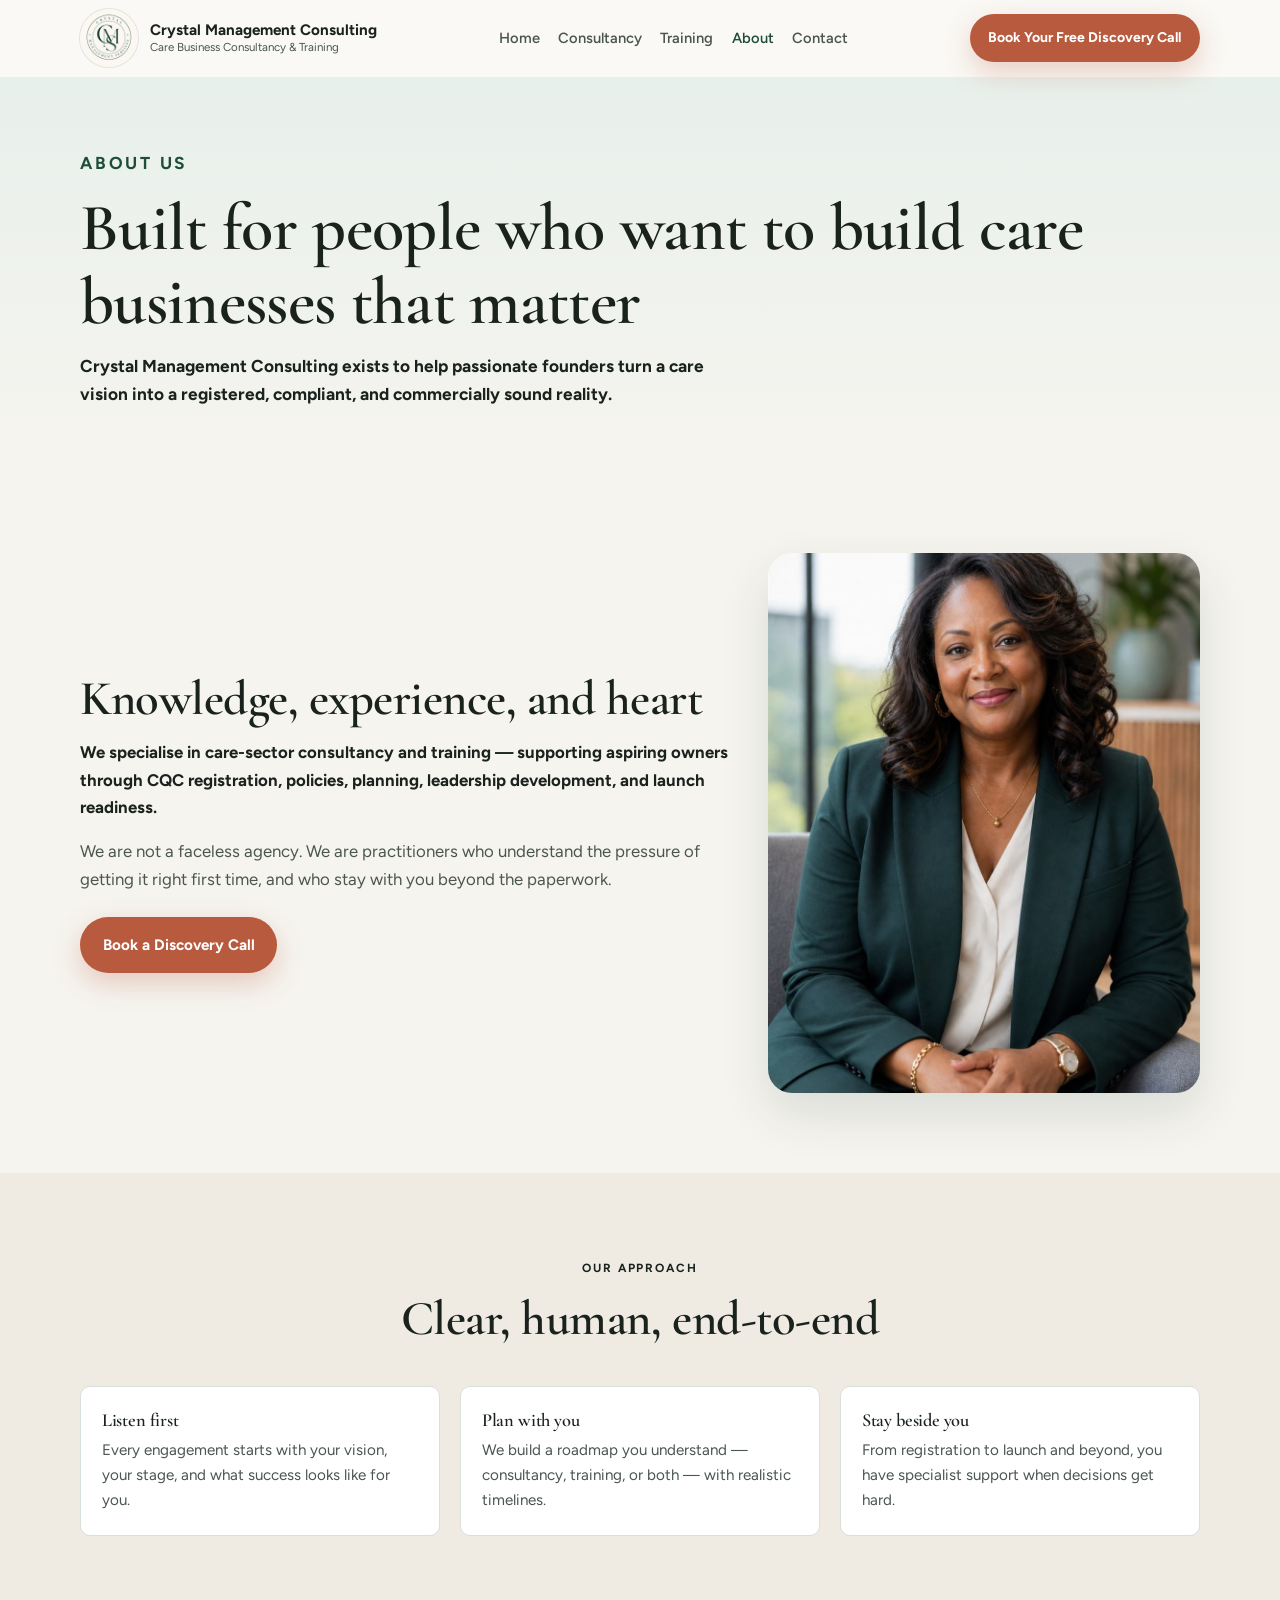
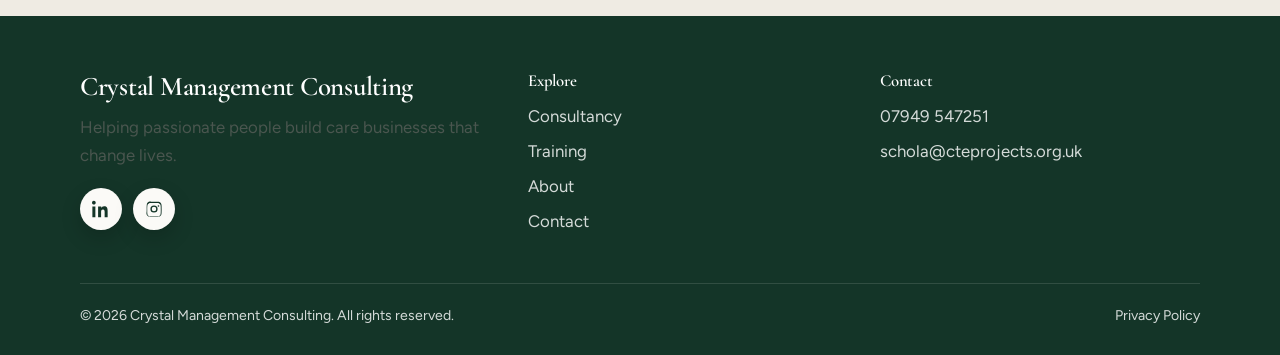
==== about.html @ 3c95de91 "Rename to Crystal Management Consulting and update services caption. Co-authored-by: Cursor <cursora" ====
<!DOCTYPE html>
<html lang="en-GB">
  <head>
    <meta charset="UTF-8" />
    <meta name="viewport" content="width=device-width, initial-scale=1" />
    <title>About | Crystal Management Consulting</title>
    <meta
      name="description"
      content="Crystal Management Consulting helps aspiring care business owners across the UK with consultancy, training, and CQC support."
    />
    <link rel="canonical" href="https://crystalmgmt.co.uk/about.html" />
    <link rel="preconnect" href="https://fonts.googleapis.com" />
    <link rel="preconnect" href="https://fonts.gstatic.com" crossorigin />
    <link
      href="https://fonts.googleapis.com/css2?family=Cormorant+Garamond:ital,wght@0,500;0,600;0,700;1,500;1,600&family=Figtree:wght@400;500;600;700&display=swap"
      rel="stylesheet"
    />
    <link rel="stylesheet" href="css/styles.css" />
    <link rel="icon" href="assets/logo/cms-logo-monogram.png?v=2" type="image/png" />
  </head>
  <body class="has-mobile-cta">
    <header class="site-header">
      <div class="container nav-wrap">
        <a class="logo" href="index.html">
          <img class="logo-mark" src="assets/logo/cms-logo-monogram.png?v=2" alt="" width="52" height="52" />
          <span class="logo-text">
            <strong>Crystal Management Consulting</strong>
            <span>Care Business Consultancy &amp; Training</span>
          </span>
        </a>
        <button class="menu-toggle" type="button" aria-label="Open menu" aria-expanded="false">
          <span></span><span></span><span></span>
        </button>
        <ul class="nav-links">
          <li><a href="index.html">Home</a></li>
          <li><a href="consultancy.html">Consultancy</a></li>
          <li><a href="training.html">Training</a></li>
          <li><a class="is-active" href="about.html">About</a></li>
          <li><a href="contact.html">Contact</a></li>
        </ul>
        <a class="btn btn-primary btn-sm nav-cta" href="contact.html#book">Book Your Free Discovery Call</a>
      </div>
    </header>

    <main>
      <section class="page-hero">
        <div class="container reveal">
          <p class="eyebrow">About us</p>
          <h1>Built for people who want to build care businesses that matter</h1>
          <p>
            Crystal Management Consulting exists to help passionate founders turn a care vision into a registered,
            compliant, and commercially sound reality.
          </p>
        </div>
      </section>

      <section class="section">
        <div class="container about-strip reveal">
          <div>
            <h2>Knowledge, experience, and heart</h2>
            <p>
              We specialise in care-sector consultancy and training — supporting aspiring owners through CQC
              registration, policies, planning, leadership development, and launch readiness.
            </p>
            <p>
              We are not a faceless agency. We are practitioners who understand the pressure of getting it right
              first time, and who stay with you beyond the paperwork.
            </p>
            <div class="btn-group">
              <a class="btn btn-primary" href="contact.html#book">Book a Discovery Call</a>
            </div>
          </div>
          <img
            src="assets/images/cms-about.jpg?v=1"
            alt="Crystal Management advisor"
          />
        </div>
      </section>

      <section class="section section-muted">
        <div class="container">
          <div class="section-head center reveal">
            <p class="eyebrow">Our approach</p>
            <h2>Clear, human, end-to-end</h2>
          </div>
          <div class="why-grid">
            <div class="why-item reveal">
              <h3>Listen first</h3>
              <p>Every engagement starts with your vision, your stage, and what success looks like for you.</p>
            </div>
            <div class="why-item reveal">
              <h3>Plan with you</h3>
              <p>We build a roadmap you understand — consultancy, training, or both — with realistic timelines.</p>
            </div>
            <div class="why-item reveal">
              <h3>Stay beside you</h3>
              <p>From registration to launch and beyond, you have specialist support when decisions get hard.</p>
            </div>
          </div>
        </div>
      </section>
    </main>

    <footer class="site-footer">
      <div class="container">
        <div class="footer-grid">
          <div>
            <h3>Crystal Management Consulting</h3>
            <p>Helping passionate people build care businesses that change lives.</p>
            <!-- Replace # with live LinkedIn / Instagram profile URLs when CEO provides them -->
            <div class="social-links">
              <a
                class="social-link"
                href="#"
                aria-label="Crystal Management Consulting on LinkedIn"
                title="LinkedIn"
              >
                <svg viewBox="0 0 24 24" aria-hidden="true">
                  <path
                    d="M4.98 3.5C4.98 4.88 3.86 6 2.5 6S0 4.88 0 3.5 1.12 1 2.5 1s2.48 1.12 2.48 2.5zM.5 8.5h4V23h-4V8.5zM8.5 8.5h3.8v2h.05c.53-1 1.82-2.05 3.75-2.05 4.01 0 4.75 2.64 4.75 6.07V23h-4v-6.6c0-1.57-.03-3.59-2.19-3.59-2.19 0-2.53 1.71-2.53 3.48V23h-4V8.5z"
                  />
                </svg>
              </a>
              <a
                class="social-link"
                href="#"
                aria-label="Crystal Management Consulting on Instagram"
                title="Instagram"
              >
                <svg viewBox="0 0 24 24" aria-hidden="true">
                  <path
                    d="M12 2.2c3.2 0 3.6 0 4.9.1 1.2.1 1.9.2 2.3.4.6.2 1 .5 1.5 1 .4.4.7.9 1 1.5.2.4.4 1.1.4 2.3.1 1.3.1 1.7.1 4.9s0 3.6-.1 4.9c-.1 1.2-.2 1.9-.4 2.3-.2.6-.5 1-1 1.5-.4.4-.9.7-1.5 1-.4.2-1.1.4-2.3.4-1.3.1-1.7.1-4.9.1s-3.6 0-4.9-.1c-1.2-.1-1.9-.2-2.3-.4-.6-.2-1-.5-1.5-1-.4-.4-.7-.9-1-1.5-.2-.4-.4-1.1-.4-2.3C2.2 15.6 2.2 15.2 2.2 12s0-3.6.1-4.9c.1-1.2.2-1.9.4-2.3.2-.6.5-1 1-1.5.4-.4.9-.7 1.5-1 .4-.2 1.1-.4 2.3-.4C8.4 2.2 8.8 2.2 12 2.2zm0 1.8c-3.2 0-3.5 0-4.8.1-1 .1-1.6.2-1.9.4-.5.2-.8.4-1.1.7-.3.3-.5.6-.7 1.1-.2.3-.3.9-.4 1.9-.1 1.2-.1 1.6-.1 4.8s0 3.5.1 4.8c.1 1 .2 1.6.4 1.9.2.5.4.8.7 1.1.3.3.6.5 1.1.7.3.2.9.3 1.9.4 1.2.1 1.6.1 4.8.1s3.5 0 4.8-.1c1-.1 1.6-.2 1.9-.4.5-.2.8-.4 1.1-.7.3-.3.5-.6.7-1.1.2-.3.3-.9.4-1.9.1-1.2.1-1.6.1-4.8s0-3.5-.1-4.8c-.1-1-.2-1.6-.4-1.9-.2-.5-.4-.8-.7-1.1-.3-.3-.6-.5-1.1-.7-.3-.2-.9-.3-1.9-.4-1.3-.1-1.6-.1-4.8-.1zm0 3.2a4.8 4.8 0 1 1 0 9.6 4.8 4.8 0 0 1 0-9.6zm0 1.8a3 3 0 1 0 0 6 3 3 0 0 0 0-6zm5.9-2.1a1.1 1.1 0 1 1 0 2.2 1.1 1.1 0 0 1 0-2.2z"
                  />
                </svg>
              </a>
            </div>
          </div>
          <div>
            <h4>Explore</h4>
            <ul class="footer-links">
              <li><a href="consultancy.html">Consultancy</a></li>
              <li><a href="training.html">Training</a></li>
              <li><a href="about.html">About</a></li>
              <li><a href="contact.html">Contact</a></li>
            </ul>
          </div>
          <div>
            <h4>Contact</h4>
            <ul class="footer-links">
              <li><a href="tel:+447949547251">07949 547251</a></li>
              <li><a href="mailto:schola@cteprojects.org.uk">schola@cteprojects.org.uk</a></li>
            </ul>
          </div>
        </div>
        <div class="footer-bottom">
          <span>© <span data-year></span> Crystal Management Consulting. All rights reserved.</span>
          <a href="privacy.html">Privacy Policy</a>
        </div>
      </div>
    </footer>

    <div class="mobile-cta">
      <a class="btn btn-primary" href="contact.html#book">Book Your Free Discovery Call</a>
    </div>
    <script src="js/main.js"></script>
  </body>
</html>
---- css/styles.css ----
/* Crystal Management Consulting — design system */
:root {
  --forest: #1e4d3a;
  --forest-deep: #143528;
  --forest-soft: #e8f0eb;
  --accent: #b85a3d;
  --accent-hover: #9a4a32;
  --ink: #1a221e;
  --ink-soft: #4a564f;
  --line: #d8e0da;
  --bg: #f6f4ef;
  --bg-warm: #efebe3;
  --white: #ffffff;
  --shadow: 0 18px 50px rgba(20, 53, 40, 0.12);
  --radius: 18px;
  --radius-sm: 10px;
  --max: 1120px;
  --font-display: "Cormorant Garamond", "Times New Roman", serif;
  --font-body: "Figtree", system-ui, sans-serif;
  --ease: cubic-bezier(0.22, 1, 0.36, 1);
}

*,
*::before,
*::after {
  box-sizing: border-box;
}

html {
  scroll-behavior: smooth;
}

body {
  margin: 0;
  font-family: var(--font-body);
  color: var(--ink);
  background: var(--bg);
  line-height: 1.65;
  font-size: 1.05rem;
  -webkit-font-smoothing: antialiased;
}

img {
  max-width: 100%;
  display: block;
  height: auto;
}

a {
  color: inherit;
  text-decoration: none;
}

h1, h2, h3, h4 {
  font-family: var(--font-display);
  font-weight: 600;
  line-height: 1.12;
  letter-spacing: -0.01em;
  margin: 0 0 0.75rem;
  color: var(--ink);
}

h1 { font-size: clamp(2.75rem, 5.4vw, 4.15rem); font-weight: 600; }
h2 { font-size: clamp(2.1rem, 3.8vw, 3.05rem); }
h3 { font-size: clamp(1.35rem, 2.1vw, 1.7rem); font-weight: 600; }

p { margin: 0 0 1rem; color: var(--ink-soft); }

.container {
  width: min(100% - 2.5rem, var(--max));
  margin-inline: auto;
}

.eyebrow {
  display: inline-block;
  font-family: var(--font-body);
  font-size: 0.74rem;
  font-weight: 700;
  letter-spacing: 0.16em;
  text-transform: uppercase;
  color: var(--forest);
  margin-bottom: 0.85rem;
}

/* Header */
.site-header {
  position: sticky;
  top: 0;
  z-index: 100;
  background: rgba(251, 250, 247, 0.82);
  backdrop-filter: blur(16px);
  border-bottom: 1px solid transparent;
  transition: border-color 0.3s var(--ease), box-shadow 0.3s var(--ease);
}

.site-header.is-scrolled {
  border-bottom-color: var(--line);
  box-shadow: 0 8px 30px rgba(20, 53, 40, 0.06);
}

.nav-wrap {
  display: flex;
  align-items: center;
  justify-content: space-between;
  gap: 1rem;
  min-height: 76px;
}

.logo {
  display: flex;
  align-items: center;
  gap: 0.75rem;
  min-width: 0;
}

.logo-mark {
  width: 58px;
  height: 58px;
  border-radius: 50%;
  object-fit: contain;
  flex-shrink: 0;
  background: #f3f0ea;
  box-shadow: 0 0 0 1px rgba(30, 77, 58, 0.12);
}

.logo-text strong {
  display: block;
  font-size: 0.95rem;
  font-weight: 700;
  color: var(--ink);
  line-height: 1.2;
}

.logo-text span {
  display: block;
  font-size: 0.72rem;
  color: var(--ink-soft);
  line-height: 1.3;
}

.nav-links {
  display: flex;
  align-items: center;
  gap: 0.35rem 1.15rem;
  list-style: none;
  margin: 0;
  padding: 0;
}

.nav-links a {
  font-size: 0.92rem;
  font-weight: 560;
  color: var(--ink-soft);
  transition: color 0.2s;
}

.nav-links a.is-active {
  color: var(--forest);
}

.nav-cta {
  flex-shrink: 0;
}

.menu-toggle {
  display: none;
  border: 0;
  background: transparent;
  padding: 0.4rem;
  cursor: pointer;
}

.menu-toggle span {
  display: block;
  width: 22px;
  height: 2px;
  background: var(--ink);
  margin: 5px 0;
  transition: 0.25s var(--ease);
}

/* Buttons */
.btn {
  display: inline-flex;
  align-items: center;
  justify-content: center;
  gap: 0.45rem;
  padding: 0.9rem 1.35rem;
  border-radius: 999px;
  font-family: var(--font-body);
  font-size: 0.95rem;
  font-weight: 700;
  border: 1.5px solid transparent;
  cursor: pointer;
  transition: transform 0.2s var(--ease), background 0.2s, color 0.2s, border-color 0.2s, box-shadow 0.2s;
}

.btn:active { opacity: 0.9; }

.btn-primary {
  background: var(--accent);
  color: var(--white);
  box-shadow: 0 10px 28px rgba(184, 90, 61, 0.28);
}

.btn-primary:hover {
  background: var(--accent);
  color: var(--white);
}

.btn-secondary {
  background: transparent;
  color: var(--forest);
  border-color: var(--forest);
}

.btn-secondary:hover {
  background: transparent;
  color: var(--forest);
}

.btn-light {
  background: var(--white);
  color: var(--forest-deep);
}

.btn-light:hover {
  background: var(--white);
  color: var(--forest-deep);
}

.btn-sm {
  padding: 0.7rem 1.1rem;
  font-size: 0.88rem;
}

.btn-group {
  display: flex;
  flex-wrap: wrap;
  gap: 0.75rem;
  margin-top: 1.5rem;
}

/* Hero — cinematic full-bleed with light sage-cream veil */
.hero {
  position: relative;
  min-height: calc(100svh - 76px);
  height: calc(100svh - 76px);
  max-height: calc(100svh - 76px);
  display: grid;
  grid-template-rows: 1fr auto;
  align-items: stretch;
  overflow: hidden;
  color: var(--ink);
  background: var(--bg);
  isolation: isolate;
}

.hero-bg {
  position: absolute;
  inset: 0;
  z-index: 0;
  overflow: hidden;
  transform: translate3d(var(--hx, 0), var(--hy, 0), 0);
  transition: transform 0.45s var(--ease);
  will-change: transform;
}

.hero-bg-img {
  width: 100%;
  height: 100%;
  object-fit: cover;
  object-position: center 28%;
  transform: scale(1.06);
  animation: heroKen 20s ease-in-out infinite alternate;
  will-change: transform;
}

.hero-bg-overlay {
  position: absolute;
  inset: 0;
  /* Soft cream + sage mist — light, complements forest green */
  background:
    linear-gradient(
      105deg,
      rgba(251, 250, 247, 0.96) 0%,
      rgba(246, 244, 239, 0.9) 36%,
      rgba(232, 240, 235, 0.58) 62%,
      rgba(232, 240, 235, 0.2) 100%
    ),
    linear-gradient(
      180deg,
      rgba(251, 250, 247, 0.28) 0%,
      transparent 42%,
      rgba(239, 235, 227, 0.45) 100%
    );
  pointer-events: none;
}

.hero-stage {
  position: relative;
  z-index: 1;
  display: flex;
  align-items: center;
  padding-block: clamp(1.5rem, 4vh, 3rem);
  min-height: 0;
}

.hero-content {
  position: relative;
  z-index: 2;
  max-width: 38rem;
  padding: 0;
}

.hero-eyebrow {
  display: inline-block;
  margin: 0 0 1rem;
  font-family: var(--font-body);
  font-size: 0.78rem;
  font-weight: 700;
  letter-spacing: 0.18em;
  text-transform: uppercase;
  color: var(--forest);
}

.hero h1 {
  color: var(--ink);
  margin-bottom: 0.95rem;
  text-wrap: balance;
  font-size: clamp(2.7rem, 5.4vw, 4.1rem);
  line-height: 1.05;
}

.hero-script {
  display: block;
  margin-top: 0.15rem;
  font-family: var(--font-display);
  font-style: italic;
  font-weight: 600;
  font-size: 0.78em;
  letter-spacing: 0;
  color: var(--accent);
}

.hero-lead {
  color: var(--ink-soft);
  font-family: var(--font-body);
  font-size: clamp(1.05rem, 1.7vw, 1.2rem);
  font-style: normal;
  font-weight: 700;
  max-width: 32rem;
  margin: 0;
  line-height: 1.55;
}

.hero .btn-group {
  margin-top: 1.75rem;
}

.btn-hero-primary {
  background: var(--accent);
  color: var(--white);
  box-shadow: 0 10px 28px rgba(184, 90, 61, 0.28);
}

.btn-hero-primary:hover {
  background: var(--accent);
  color: var(--white);
}

.btn-hero-ghost {
  background: rgba(251, 250, 247, 0.55);
  color: var(--forest);
  border-color: rgba(30, 77, 58, 0.35);
  backdrop-filter: blur(6px);
}

.btn-hero-ghost:hover {
  background: rgba(251, 250, 247, 0.55);
  color: var(--forest);
  border-color: rgba(30, 77, 58, 0.35);
}

.hero-proof {
  display: flex;
  align-items: center;
  gap: 0.9rem;
  margin-top: 1.75rem;
  flex-wrap: wrap;
}

.hero-avatars {
  display: flex;
  align-items: center;
}

.hero-avatars img {
  width: 38px;
  height: 38px;
  border-radius: 50%;
  object-fit: cover;
  border: 2px solid #fbfaf7;
  margin-left: -10px;
  box-shadow: 0 6px 16px rgba(20, 53, 40, 0.14);
}

.hero-avatars img:first-child {
  margin-left: 0;
}

.hero-proof-copy {
  display: flex;
  flex-direction: column;
  gap: 0.12rem;
  min-width: 0;
}

.hero-proof-copy strong {
  color: var(--ink);
  font-size: 0.92rem;
  font-weight: 700;
  line-height: 1.25;
}

.hero-proof-copy span {
  color: var(--ink-soft);
  font-size: 0.82rem;
  line-height: 1.3;
}

.trust-marquee {
  position: relative;
  z-index: 2;
  overflow: hidden;
  border-top: 1px solid rgba(30, 77, 58, 0.12);
  background: rgba(251, 250, 247, 0.78);
  backdrop-filter: blur(12px);
  -webkit-backdrop-filter: blur(12px);
}

.trust-marquee-track {
  display: flex;
  width: max-content;
  gap: 2.25rem;
  padding: 0.85rem 1.5rem;
  animation: trustMarquee 32s linear infinite;
}

.trust-marquee-track span {
  display: inline-flex;
  align-items: center;
  gap: 0.55rem;
  white-space: nowrap;
  font-size: 0.78rem;
  font-weight: 650;
  letter-spacing: 0.04em;
  text-transform: uppercase;
  color: var(--forest);
}

.trust-marquee-track i {
  width: 7px;
  height: 7px;
  border-radius: 50%;
  background: var(--accent);
  box-shadow: 0 0 0 3px rgba(184, 90, 61, 0.18);
  flex-shrink: 0;
}

@keyframes heroKen {
  from { transform: scale(1.06) translate(0, 0); }
  to { transform: scale(1.12) translate(-1.4%, 1.1%); }
}

@keyframes trustMarquee {
  from { transform: translateX(0); }
  to { transform: translateX(-50%); }
}

@media (prefers-reduced-motion: reduce) {
  .hero-bg-img {
    animation: none;
  }

  .hero-bg {
    transition: none;
  }

  .trust-marquee-track {
    animation: none;
  }
}

@media (max-width: 960px) {
  .hero {
    height: auto;
    max-height: none;
    min-height: calc(100svh - 64px);
  }

  .hero-stage {
    align-items: flex-end;
    padding: 1.35rem 0 1.5rem;
  }

  .hero-content {
    max-width: none;
  }

  .hero h1 {
    font-size: clamp(2.2rem, 9vw, 2.75rem);
    margin-bottom: 0.7rem;
  }

  .hero-script {
    font-size: 0.82em;
  }

  .hero-lead {
    font-size: 1.05rem;
    max-width: 26rem;
  }

  .hero .btn-group {
    margin-top: 1.35rem;
  }

  .btn-hero-primary {
    width: 100%;
  }

  .btn-hero-ghost {
    width: 100%;
  }

  .hero-proof {
    margin-top: 1.35rem;
  }

  .trust-marquee-track {
    gap: 1.6rem;
    padding: 0.75rem 1rem;
  }

  .logo-text span {
    display: none;
  }

  .logo-text strong {
    font-size: 0.9rem;
  }

  .logo-mark {
    width: 44px;
    height: 44px;
  }
}

/* Sections */
.section {
  padding: 5rem 0;
}

.section-head {
  max-width: 640px;
  margin-bottom: 2.5rem;
}

.section-head.center {
  text-align: center;
  margin-inline: auto;
}

.section-head-wide {
  max-width: 52rem;
}

.section-caption {
  font-family: var(--font-display);
  font-style: italic;
  font-weight: 600;
  font-size: clamp(1.65rem, 3.2vw, 2.35rem);
  line-height: 1.28;
  text-wrap: balance;
  max-width: 40rem;
  margin-inline: auto;
}

.section-head > p,
.page-hero .container > p:not(.eyebrow),
.about-strip > div > h2 + p,
.cta-band .container > p:not(.cta-meta) {
  font-weight: 700;
  color: var(--ink);
}

.cta-band .container > p:not(.cta-meta) {
  color: rgba(255, 255, 255, 0.95);
}

.why-heading {
  max-width: 22rem;
  margin-inline: auto;
  line-height: 1.08;
}

.why-heading em {
  display: block;
  margin-top: 0.2rem;
  font-style: italic;
  font-weight: 600;
  color: var(--accent);
  font-size: clamp(1.85rem, 3.4vw, 2.55rem);
}

.section-muted {
  background: var(--bg-warm);
}

.section-forest {
  background: var(--forest-deep);
  color: var(--white);
}

.section-forest h2,
.section-forest h3 {
  color: var(--white);
}

.section-forest p {
  color: rgba(255, 255, 255, 0.82);
}

/* About strip */
.about-strip {
  display: grid;
  grid-template-columns: 1.2fr 0.8fr;
  gap: 2.5rem;
  align-items: center;
}

.about-strip img {
  width: 100%;
  border-radius: 24px;
  box-shadow: 0 20px 50px rgba(20, 53, 40, 0.12);
  aspect-ratio: 4 / 5;
  object-fit: cover;
}

/* Service cards */
.services-grid {
  display: grid;
  grid-template-columns: repeat(2, 1fr);
  gap: 1.5rem;
}

.service-card {
  background: var(--white);
  border-radius: 24px;
  overflow: hidden;
  border: 1px solid rgba(216, 224, 218, 0.8);
  box-shadow: 0 14px 40px rgba(20, 53, 40, 0.07);
  display: flex;
  flex-direction: column;
  transition: transform 0.3s var(--ease), box-shadow 0.3s var(--ease);
}

.service-card:hover {
  transform: translateY(-4px);
  box-shadow: var(--shadow);
}

.service-card-media {
  aspect-ratio: 16 / 10;
  overflow: hidden;
}

.service-card-media img {
  width: 100%;
  height: 100%;
  object-fit: cover;
  transition: transform 0.6s var(--ease);
}

.service-card:hover .service-card-media img {
  transform: scale(1.04);
}

.service-card-body {
  padding: 1.6rem 1.6rem 1.8rem;
  display: flex;
  flex-direction: column;
  flex: 1;
}

.service-card .tagline {
  color: var(--accent);
  font-family: var(--font-display);
  font-style: italic;
  font-weight: 700;
  font-size: 1.15rem;
  margin-bottom: 0.65rem;
}

.feature-list {
  list-style: none;
  margin: 0.5rem 0 1.4rem;
  padding: 0;
  flex: 1;
}

.feature-list li {
  position: relative;
  padding-left: 1.25rem;
  margin-bottom: 0.55rem;
  color: var(--ink-soft);
  font-size: 0.95rem;
}

.feature-list li::before {
  content: "";
  position: absolute;
  left: 0;
  top: 0.55rem;
  width: 0.45rem;
  height: 0.45rem;
  border-radius: 50%;
  background: var(--forest);
}

/* Journey */
.journey {
  display: grid;
  grid-template-columns: repeat(4, 1fr);
  gap: 1.25rem;
  counter-reset: step;
}

.journey-step {
  position: relative;
  padding: 1.5rem 1.25rem 1.5rem 0;
}

.journey-step::before {
  counter-increment: step;
  content: counter(step, decimal-leading-zero);
  display: block;
  font-family: var(--font-display);
  font-weight: 600;
  font-size: 2.35rem;
  color: var(--forest);
  opacity: 0.4;
  line-height: 1;
  margin-bottom: 0.85rem;
}

.journey-step h3 {
  font-size: 1.2rem;
  margin-bottom: 0.5rem;
}

.journey-step p {
  font-size: 0.95rem;
  margin: 0;
}

/* Why us */
.why-grid {
  display: grid;
  grid-template-columns: repeat(3, 1fr);
  gap: 1.25rem;
}

.why-item {
  background: var(--white);
  border: 1px solid var(--line);
  border-radius: var(--radius-sm);
  padding: 1.4rem 1.3rem;
}

.why-item h3 {
  font-size: 1.15rem;
  margin-bottom: 0.45rem;
}

.why-item p {
  margin: 0;
  font-size: 0.95rem;
}

/* Testimonials */
.testimonials {
  display: grid;
  grid-template-columns: repeat(3, 1fr);
  gap: 1.25rem;
}

.quote-card {
  background: var(--white);
  border-radius: var(--radius);
  padding: 1.6rem;
  border: 1px solid var(--line);
}

.quote-card blockquote {
  margin: 0 0 1.25rem;
  font-family: var(--font-display);
  font-size: 1.35rem;
  font-style: italic;
  font-weight: 500;
  line-height: 1.4;
  color: var(--ink);
}

.quote-person {
  display: flex;
  align-items: center;
  gap: 0.8rem;
}

.quote-person img {
  width: 48px;
  height: 48px;
  border-radius: 50%;
  object-fit: cover;
}

.quote-person strong {
  display: block;
  font-size: 0.95rem;
}

.quote-person span {
  font-size: 0.82rem;
  color: var(--ink-soft);
}

/* CTA band */
.cta-band {
  text-align: center;
  padding: 5rem 0;
  background:
    linear-gradient(135deg, rgba(20, 53, 40, 0.92), rgba(30, 77, 58, 0.88)),
    url("../assets/images/cms-cta.jpg?v=1") center/cover;
  color: var(--white);
}

.cta-band h2 {
  color: var(--white);
  max-width: 18ch;
  margin-inline: auto;
}

.cta-band p {
  color: rgba(255, 255, 255, 0.88);
  max-width: 36rem;
  margin-inline: auto;
}

.cta-meta {
  margin-top: 1.25rem;
  font-size: 0.95rem;
  font-weight: 500;
  color: rgba(255, 255, 255, 0.85);
}

.cta-meta a {
  color: var(--white);
  text-decoration: underline;
  text-underline-offset: 3px;
}

/* Page hero (inner) */
.page-hero {
  padding: 4.5rem 0 3rem;
  background:
    linear-gradient(180deg, var(--forest-soft), var(--bg));
}

.page-hero p {
  max-width: 40rem;
  font-size: 1.08rem;
}

.page-hero .container > p:not(.eyebrow) {
  color: var(--ink);
}

/* Feature blocks */
.feature-blocks {
  display: grid;
  gap: 1.25rem;
}

.feature-block {
  display: grid;
  grid-template-columns: auto 1fr;
  gap: 1rem;
  padding: 1.4rem 1.35rem;
  background: var(--white);
  border: 1px solid var(--line);
  border-radius: var(--radius-sm);
}

.feature-num {
  font-family: var(--font-display);
  font-size: 1.75rem;
  font-weight: 600;
  font-style: italic;
  color: var(--forest);
  opacity: 0.5;
  line-height: 1;
}

/* Forms */
.form-grid {
  display: grid;
  gap: 1rem;
}

.form-row {
  display: grid;
  grid-template-columns: 1fr 1fr;
  gap: 1rem;
}

label {
  display: block;
  font-size: 0.88rem;
  font-weight: 700;
  margin-bottom: 0.4rem;
  color: var(--ink);
}

input,
select,
textarea {
  width: 100%;
  padding: 0.85rem 1rem;
  border: 1.5px solid var(--line);
  border-radius: var(--radius-sm);
  background: var(--white);
  font: inherit;
  color: var(--ink);
  transition: border-color 0.2s, box-shadow 0.2s;
}

input:focus,
select:focus,
textarea:focus {
  outline: none;
  border-color: var(--forest);
  box-shadow: 0 0 0 3px rgba(30, 77, 58, 0.12);
}

textarea { min-height: 140px; resize: vertical; }

.form-card {
  background: var(--white);
  border: 1px solid var(--line);
  border-radius: var(--radius);
  padding: 1.75rem;
  box-shadow: 0 10px 36px rgba(20, 53, 40, 0.06);
}

.form-note {
  font-size: 0.85rem;
  margin-top: 0.75rem;
}

.form-success {
  display: none;
  padding: 1rem 1.1rem;
  border-radius: var(--radius-sm);
  background: var(--forest-soft);
  color: var(--forest-deep);
  font-weight: 600;
  margin-bottom: 1rem;
}

.form-success.is-visible { display: block; }

.contact-layout {
  display: grid;
  grid-template-columns: 0.9fr 1.1fr;
  gap: 2rem;
  align-items: start;
}

.contact-details {
  display: grid;
  gap: 1rem;
}

.contact-item {
  padding: 1.2rem 1.25rem;
  background: var(--white);
  border-radius: var(--radius-sm);
  border: 1px solid var(--line);
}

.contact-item strong {
  display: block;
  margin-bottom: 0.25rem;
}

/* Footer */
.site-footer {
  background: var(--forest-deep);
  color: rgba(255, 255, 255, 0.82);
  padding: 3.5rem 0 1.75rem;
}

.footer-grid {
  display: grid;
  grid-template-columns: 1.3fr 1fr 1fr;
  gap: 2rem;
  margin-bottom: 2.5rem;
}

.site-footer h3,
.site-footer h4 {
  color: var(--white);
}

.site-footer a:hover { color: var(--white); }

.footer-links {
  list-style: none;
  margin: 0;
  padding: 0;
}

.footer-links li { margin-bottom: 0.45rem; }

.social-links {
  display: flex;
  flex-wrap: wrap;
  gap: 0.7rem;
  margin-top: 1.15rem;
}

.social-link {
  display: inline-flex;
  align-items: center;
  justify-content: center;
  width: 42px;
  height: 42px;
  border-radius: 50%;
  background: #fbfaf7;
  color: var(--forest-deep);
  box-shadow: 0 8px 20px rgba(0, 0, 0, 0.18);
  transition: transform 0.2s var(--ease), box-shadow 0.2s var(--ease), background 0.2s;
}

.social-link:hover {
  background: #fbfaf7;
  color: var(--forest-deep);
}

.social-link svg {
  width: 18px;
  height: 18px;
  fill: currentColor;
}

.footer-bottom {
  border-top: 1px solid rgba(255, 255, 255, 0.12);
  padding-top: 1.25rem;
  display: flex;
  flex-wrap: wrap;
  gap: 0.75rem 1.5rem;
  justify-content: space-between;
  font-size: 0.88rem;
}

/* Mobile sticky CTA */
.mobile-cta {
  display: none;
  position: fixed;
  left: 1rem;
  right: 1rem;
  bottom: 1rem;
  z-index: 90;
  opacity: 0;
  pointer-events: none;
  transform: translateY(12px);
  transition: opacity 0.28s var(--ease), transform 0.28s var(--ease);
}

.mobile-cta.is-visible {
  opacity: 1;
  pointer-events: auto;
  transform: translateY(0);
}

.mobile-cta .btn {
  width: 100%;
  box-shadow: 0 12px 40px rgba(20, 53, 40, 0.35);
}

/* Reveal */
.reveal {
  opacity: 0;
  transform: translateY(18px);
  transition: opacity 0.7s var(--ease), transform 0.7s var(--ease);
}

.reveal.is-visible {
  opacity: 1;
  transform: none;
}

/* Utilities */
.sr-only {
  position: absolute;
  width: 1px;
  height: 1px;
  padding: 0;
  margin: -1px;
  overflow: hidden;
  clip: rect(0, 0, 0, 0);
  border: 0;
}

.split-2 {
  display: grid;
  grid-template-columns: 1fr 1fr;
  gap: 2rem;
  align-items: center;
}

/* Responsive */
@media (max-width: 960px) {
  .nav-links,
  .nav-cta { display: none; }

  .menu-toggle { display: block; }

  .nav-wrap.is-open .nav-links {
    display: flex;
    flex-direction: column;
    align-items: flex-start;
    position: absolute;
    left: 0;
    right: 0;
    top: 76px;
    background: var(--bg);
    border-bottom: 1px solid var(--line);
    padding: 1rem 1.25rem 1.25rem;
    gap: 0.85rem;
  }

  .nav-wrap.is-open .nav-cta {
    display: block;
    position: absolute;
    left: 1.25rem;
    right: 1.25rem;
    top: calc(76px + 14.5rem);
  }

  .site-header.is-menu-open {
    box-shadow: 0 20px 50px rgba(20, 53, 40, 0.12);
  }

  .about-strip,
  .services-grid,
  .journey,
  .why-grid,
  .testimonials,
  .contact-layout,
  .footer-grid,
  .split-2,
  .form-row {
    grid-template-columns: 1fr;
  }

  .journey {
    gap: 0.25rem;
  }

  .mobile-cta { display: block; }

  body.has-mobile-cta { padding-bottom: 5.5rem; }
}

@media (max-width: 640px) {
  .why-grid,
  .testimonials {
    grid-template-columns: 1fr;
  }

  .btn-group .btn {
    width: 100%;
  }
}

/* Links & buttons: slightly lighter on hover */
@media (hover: hover) and (pointer: fine) {
  a[href],
  button:not([disabled]),
  .btn,
  input[type="submit"],
  input[type="button"] {
    transition: opacity 0.2s var(--ease), color 0.2s var(--ease), background 0.2s var(--ease), border-color 0.2s var(--ease), box-shadow 0.2s var(--ease);
  }

  a[href]:hover,
  button:not([disabled]):hover,
  .btn:hover,
  input[type="submit"]:hover,
  input[type="button"]:hover {
    opacity: 0.72;
  }
}
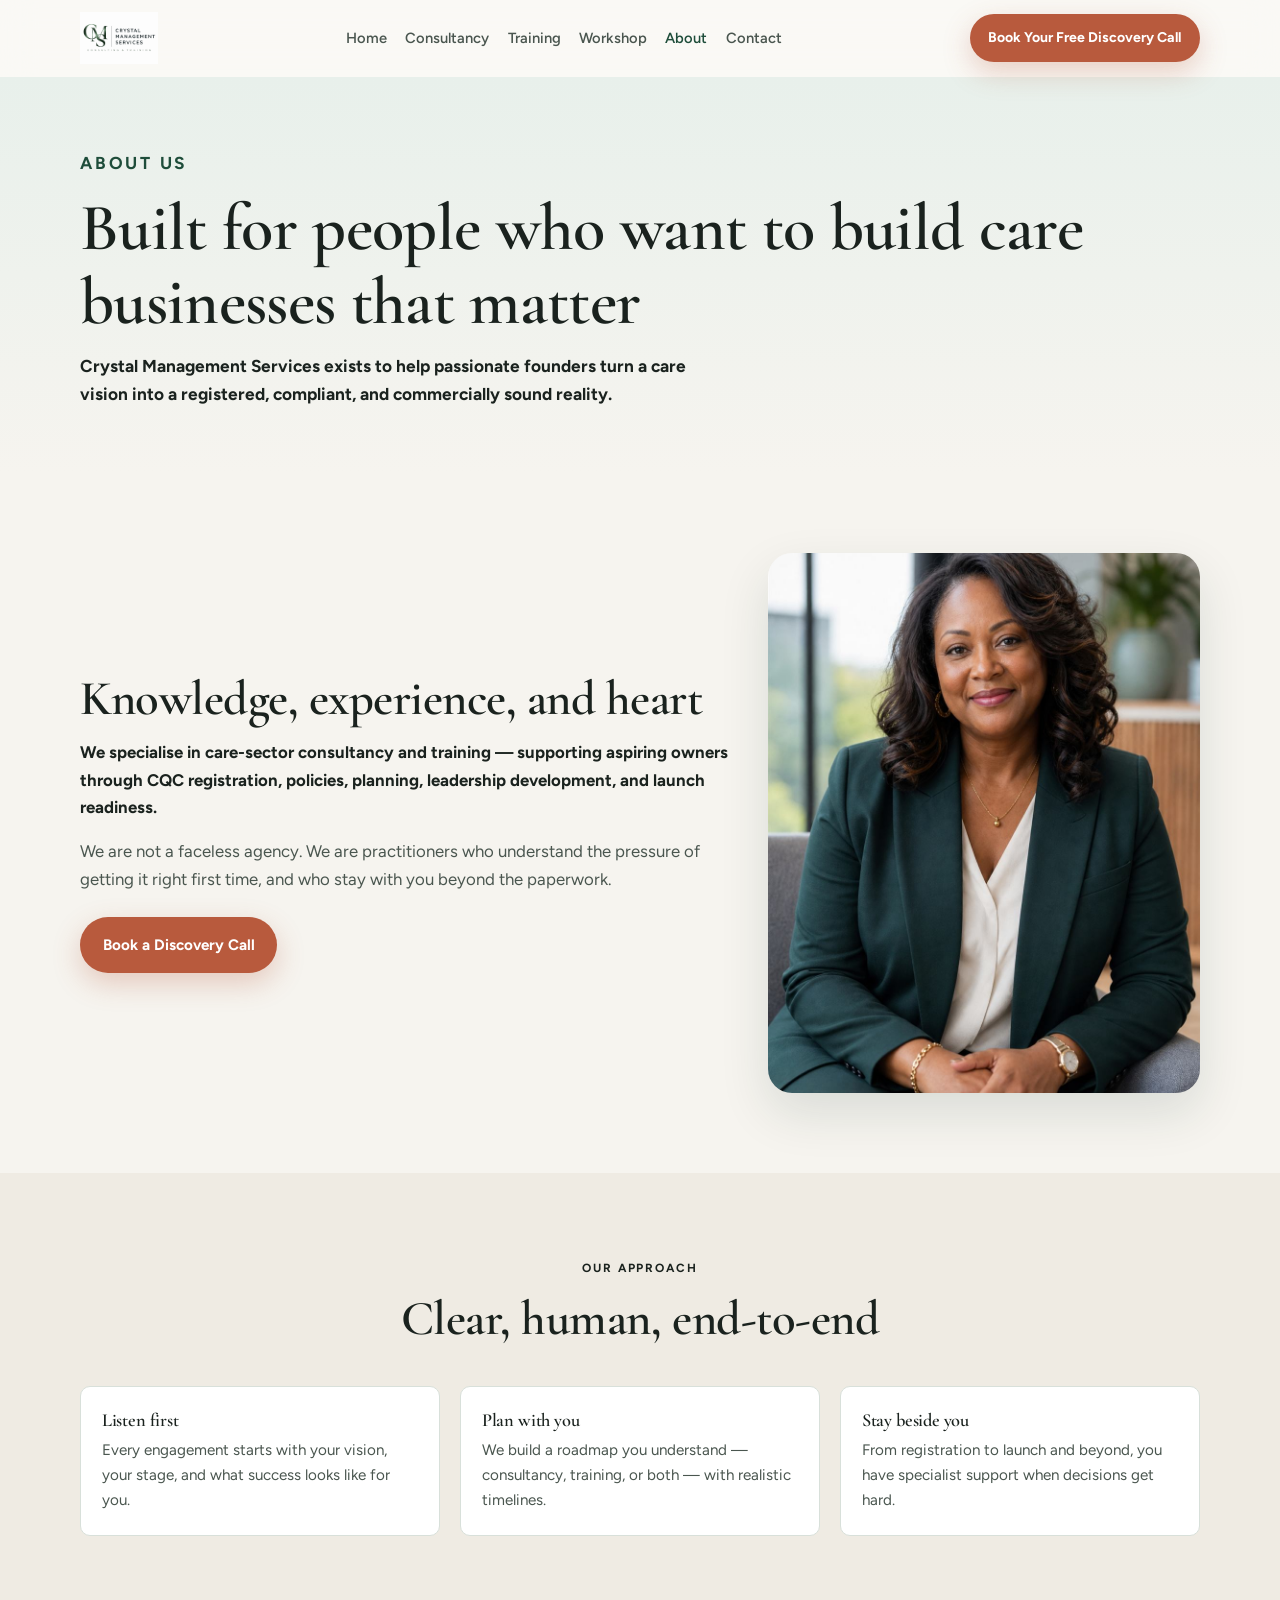
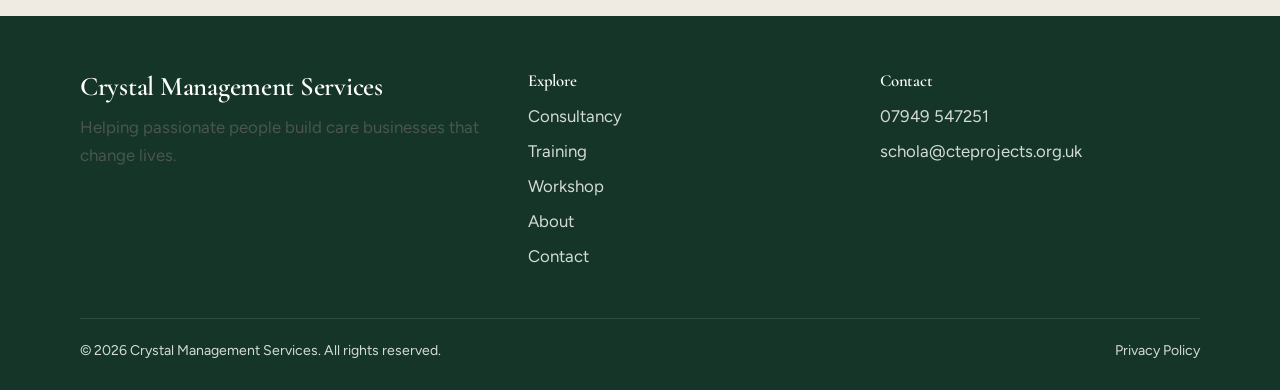
==== commit 8377462f: "Apply rich CMS logo and restore Management Services branding. Co-authored-by: Cursor <cursoragent@cu" ====
--- a/about.html
+++ b/about.html
@@ -3,10 +3,10 @@
   <head>
     <meta charset="UTF-8" />
     <meta name="viewport" content="width=device-width, initial-scale=1" />
-    <title>About | Crystal Management Consulting</title>
+    <title>About | Crystal Management Services</title>
     <meta
       name="description"
-      content="Crystal Management Consulting helps aspiring care business owners across the UK with consultancy, training, and CQC support."
+      content="Crystal Management Services helps aspiring care business owners across the UK with consultancy, training, and CQC support."
     />
     <link rel="canonical" href="https://crystalmgmt.co.uk/about.html" />
     <link rel="preconnect" href="https://fonts.googleapis.com" />
@@ -16,17 +16,13 @@
       rel="stylesheet"
     />
     <link rel="stylesheet" href="css/styles.css" />
-    <link rel="icon" href="assets/logo/cms-logo-monogram.png?v=2" type="image/png" />
+    <link rel="icon" href="assets/logo/cms-logo-monogram.png?v=3" type="image/png" />
   </head>
   <body class="has-mobile-cta">
     <header class="site-header">
       <div class="container nav-wrap">
-        <a class="logo" href="index.html">
-          <img class="logo-mark" src="assets/logo/cms-logo-monogram.png?v=2" alt="" width="52" height="52" />
-          <span class="logo-text">
-            <strong>Crystal Management Consulting</strong>
-            <span>Care Business Consultancy &amp; Training</span>
-          </span>
+        <a class="logo" href="index.html" aria-label="Crystal Management Services home">
+          <img class="logo-full" src="assets/logo/cms-logo-horizontal.png?v=3" alt="Crystal Management Services - Consulting &amp; Training" width="280" height="72" />
         </a>
         <button class="menu-toggle" type="button" aria-label="Open menu" aria-expanded="false">
           <span></span><span></span><span></span>
@@ -35,6 +31,7 @@
           <li><a href="index.html">Home</a></li>
           <li><a href="consultancy.html">Consultancy</a></li>
           <li><a href="training.html">Training</a></li>
+          <li><a href="workshop.html">Workshop</a></li>
           <li><a class="is-active" href="about.html">About</a></li>
           <li><a href="contact.html">Contact</a></li>
         </ul>
@@ -48,7 +45,7 @@
           <p class="eyebrow">About us</p>
           <h1>Built for people who want to build care businesses that matter</h1>
           <p>
-            Crystal Management Consulting exists to help passionate founders turn a care vision into a registered,
+            Crystal Management Services exists to help passionate founders turn a care vision into a registered,
             compliant, and commercially sound reality.
           </p>
         </div>
@@ -71,6 +68,7 @@
             </div>
           </div>
           <img
+            class="media-frame"
             src="assets/images/cms-about.jpg?v=1"
             alt="Crystal Management advisor"
           />
@@ -105,41 +103,15 @@
       <div class="container">
         <div class="footer-grid">
           <div>
-            <h3>Crystal Management Consulting</h3>
+            <h3>Crystal Management Services</h3>
             <p>Helping passionate people build care businesses that change lives.</p>
-            <!-- Replace # with live LinkedIn / Instagram profile URLs when CEO provides them -->
-            <div class="social-links">
-              <a
-                class="social-link"
-                href="#"
-                aria-label="Crystal Management Consulting on LinkedIn"
-                title="LinkedIn"
-              >
-                <svg viewBox="0 0 24 24" aria-hidden="true">
-                  <path
-                    d="M4.98 3.5C4.98 4.88 3.86 6 2.5 6S0 4.88 0 3.5 1.12 1 2.5 1s2.48 1.12 2.48 2.5zM.5 8.5h4V23h-4V8.5zM8.5 8.5h3.8v2h.05c.53-1 1.82-2.05 3.75-2.05 4.01 0 4.75 2.64 4.75 6.07V23h-4v-6.6c0-1.57-.03-3.59-2.19-3.59-2.19 0-2.53 1.71-2.53 3.48V23h-4V8.5z"
-                  />
-                </svg>
-              </a>
-              <a
-                class="social-link"
-                href="#"
-                aria-label="Crystal Management Consulting on Instagram"
-                title="Instagram"
-              >
-                <svg viewBox="0 0 24 24" aria-hidden="true">
-                  <path
-                    d="M12 2.2c3.2 0 3.6 0 4.9.1 1.2.1 1.9.2 2.3.4.6.2 1 .5 1.5 1 .4.4.7.9 1 1.5.2.4.4 1.1.4 2.3.1 1.3.1 1.7.1 4.9s0 3.6-.1 4.9c-.1 1.2-.2 1.9-.4 2.3-.2.6-.5 1-1 1.5-.4.4-.9.7-1.5 1-.4.2-1.1.4-2.3.4-1.3.1-1.7.1-4.9.1s-3.6 0-4.9-.1c-1.2-.1-1.9-.2-2.3-.4-.6-.2-1-.5-1.5-1-.4-.4-.7-.9-1-1.5-.2-.4-.4-1.1-.4-2.3C2.2 15.6 2.2 15.2 2.2 12s0-3.6.1-4.9c.1-1.2.2-1.9.4-2.3.2-.6.5-1 1-1.5.4-.4.9-.7 1.5-1 .4-.2 1.1-.4 2.3-.4C8.4 2.2 8.8 2.2 12 2.2zm0 1.8c-3.2 0-3.5 0-4.8.1-1 .1-1.6.2-1.9.4-.5.2-.8.4-1.1.7-.3.3-.5.6-.7 1.1-.2.3-.3.9-.4 1.9-.1 1.2-.1 1.6-.1 4.8s0 3.5.1 4.8c.1 1 .2 1.6.4 1.9.2.5.4.8.7 1.1.3.3.6.5 1.1.7.3.2.9.3 1.9.4 1.2.1 1.6.1 4.8.1s3.5 0 4.8-.1c1-.1 1.6-.2 1.9-.4.5-.2.8-.4 1.1-.7.3-.3.5-.6.7-1.1.2-.3.3-.9.4-1.9.1-1.2.1-1.6.1-4.8s0-3.5-.1-4.8c-.1-1-.2-1.6-.4-1.9-.2-.5-.4-.8-.7-1.1-.3-.3-.6-.5-1.1-.7-.3-.2-.9-.3-1.9-.4-1.3-.1-1.6-.1-4.8-.1zm0 3.2a4.8 4.8 0 1 1 0 9.6 4.8 4.8 0 0 1 0-9.6zm0 1.8a3 3 0 1 0 0 6 3 3 0 0 0 0-6zm5.9-2.1a1.1 1.1 0 1 1 0 2.2 1.1 1.1 0 0 1 0-2.2z"
-                  />
-                </svg>
-              </a>
-            </div>
           </div>
           <div>
             <h4>Explore</h4>
             <ul class="footer-links">
               <li><a href="consultancy.html">Consultancy</a></li>
               <li><a href="training.html">Training</a></li>
+              <li><a href="workshop.html">Workshop</a></li>
               <li><a href="about.html">About</a></li>
               <li><a href="contact.html">Contact</a></li>
             </ul>
@@ -153,7 +125,7 @@
           </div>
         </div>
         <div class="footer-bottom">
-          <span>© <span data-year></span> Crystal Management Consulting. All rights reserved.</span>
+          <span>© <span data-year></span> Crystal Management Services. All rights reserved.</span>
           <a href="privacy.html">Privacy Policy</a>
         </div>
       </div>
--- a/css/styles.css
+++ b/css/styles.css
@@ -1,4 +1,4 @@
-/* Crystal Management Consulting — design system */
+/* Crystal Management Services — design system */
 :root {
   --forest: #1e4d3a;
   --forest-deep: #143528;
@@ -113,6 +113,15 @@
   min-width: 0;
 }
 
+.logo-full {
+  height: 52px;
+  width: auto;
+  max-width: min(280px, 42vw);
+  object-fit: contain;
+  object-position: left center;
+  display: block;
+}
+
 .logo-mark {
   width: 58px;
   height: 58px;
@@ -241,6 +250,10 @@
   margin-top: 1.5rem;
 }
 
+.btn-group-center {
+  justify-content: center;
+}
+
 /* Hero — cinematic full-bleed with light sage-cream veil */
 .hero {
   position: relative;
@@ -258,7 +271,8 @@
 
 .hero-bg {
   position: absolute;
-  inset: 0;
+  /* Bleed past edges so mouse parallax never flashes a gap under the header */
+  inset: -32px;
   z-index: 0;
   overflow: hidden;
   transform: translate3d(var(--hx, 0), var(--hy, 0), 0);
@@ -266,12 +280,18 @@
   will-change: transform;
 }
 
+.hero-bg picture {
+  display: block;
+  width: 100%;
+  height: 100%;
+}
+
 .hero-bg-img {
   width: 100%;
   height: 100%;
   object-fit: cover;
-  object-position: center 28%;
-  transform: scale(1.06);
+  object-position: var(--hero-pos, 50% 34%);
+  transform: scale(1.04);
   animation: heroKen 20s ease-in-out infinite alternate;
   will-change: transform;
 }
@@ -395,18 +415,34 @@
   align-items: center;
 }
 
-.hero-avatars img {
+.hero-avatars .avatar-initials,
+.avatar-initials {
   width: 38px;
   height: 38px;
   border-radius: 50%;
-  object-fit: cover;
+  display: inline-flex;
+  align-items: center;
+  justify-content: center;
+  font-size: 0.68rem;
+  font-weight: 800;
+  letter-spacing: 0.04em;
+  color: var(--forest-deep);
+  background: var(--forest-soft);
   border: 2px solid #fbfaf7;
   margin-left: -10px;
-  box-shadow: 0 6px 16px rgba(20, 53, 40, 0.14);
-}
-
-.hero-avatars img:first-child {
+  box-shadow: 0 6px 16px rgba(20, 53, 40, 0.12);
+}
+
+.hero-avatars .avatar-initials:first-child,
+.hero-avatars > :first-child {
   margin-left: 0;
+}
+
+.quote-person .avatar-initials {
+  margin-left: 0;
+  width: 44px;
+  height: 44px;
+  font-size: 0.72rem;
 }
 
 .hero-proof-copy {
@@ -469,8 +505,8 @@
 }
 
 @keyframes heroKen {
-  from { transform: scale(1.06) translate(0, 0); }
-  to { transform: scale(1.12) translate(-1.4%, 1.1%); }
+  from { transform: scale(1.04) translate(0, 0); }
+  to { transform: scale(1.08) translate(-0.8%, 0.6%); }
 }
 
 @keyframes trustMarquee {
@@ -499,6 +535,12 @@
     min-height: calc(100svh - 64px);
   }
 
+  .hero-bg-img {
+    object-position: var(--hero-pos-mobile, 50% 32%);
+    transform: none;
+    animation: none;
+  }
+
   .hero-stage {
     align-items: flex-end;
     padding: 1.35rem 0 1.5rem;
@@ -541,6 +583,11 @@
   .trust-marquee-track {
     gap: 1.6rem;
     padding: 0.75rem 1rem;
+  }
+
+  .logo-full {
+    height: 40px;
+    max-width: min(200px, 48vw);
   }
 
   .logo-text span {
@@ -819,13 +866,6 @@
   gap: 0.8rem;
 }
 
-.quote-person img {
-  width: 48px;
-  height: 48px;
-  border-radius: 50%;
-  object-fit: cover;
-}
-
 .quote-person strong {
   display: block;
   font-size: 0.95rem;
@@ -834,6 +874,29 @@
 .quote-person span {
   font-size: 0.82rem;
   color: var(--ink-soft);
+}
+
+.media-frame {
+  width: 100%;
+  border-radius: var(--radius);
+  box-shadow: var(--shadow);
+}
+
+.form-title {
+  font-size: 1.6rem;
+}
+
+.contact-item-text {
+  margin: 0;
+}
+
+.prose-narrow {
+  max-width: 760px;
+}
+
+.footer-bottom-solo {
+  border: 0;
+  padding-top: 0;
 }
 
 /* CTA band */
@@ -1033,37 +1096,6 @@
 }
 
 .footer-links li { margin-bottom: 0.45rem; }
-
-.social-links {
-  display: flex;
-  flex-wrap: wrap;
-  gap: 0.7rem;
-  margin-top: 1.15rem;
-}
-
-.social-link {
-  display: inline-flex;
-  align-items: center;
-  justify-content: center;
-  width: 42px;
-  height: 42px;
-  border-radius: 50%;
-  background: #fbfaf7;
-  color: var(--forest-deep);
-  box-shadow: 0 8px 20px rgba(0, 0, 0, 0.18);
-  transition: transform 0.2s var(--ease), box-shadow 0.2s var(--ease), background 0.2s;
-}
-
-.social-link:hover {
-  background: #fbfaf7;
-  color: var(--forest-deep);
-}
-
-.social-link svg {
-  width: 18px;
-  height: 18px;
-  fill: currentColor;
-}
 
 .footer-bottom {
   border-top: 1px solid rgba(255, 255, 255, 0.12);
@@ -1196,6 +1228,332 @@
   }
 }
 
+/* Workshop floating announcement */
+.workshop-float {
+  position: fixed;
+  right: 1.25rem;
+  bottom: 1.25rem;
+  z-index: 95;
+  display: grid;
+  grid-template-columns: auto 1fr;
+  gap: 0.95rem;
+  width: min(100% - 1.75rem, 400px);
+  padding: 1.15rem 1.2rem 1.2rem 1.3rem;
+  border-radius: 20px;
+  background:
+    linear-gradient(165deg, #fffdf9 0%, #f7f3eb 100%);
+  color: var(--ink);
+  border: 1px solid rgba(184, 90, 61, 0.28);
+  box-shadow:
+    0 0 0 4px rgba(184, 90, 61, 0.1),
+    0 22px 55px rgba(20, 53, 40, 0.22);
+  text-decoration: none;
+  transform: translateY(0);
+  animation: workshopFloatIn 0.55s var(--ease) both;
+}
+
+.workshop-float::before {
+  content: "";
+  position: absolute;
+  inset: 0 auto 0 0;
+  width: 5px;
+  border-radius: 20px 0 0 20px;
+  background: linear-gradient(180deg, var(--accent), #d4785a);
+  pointer-events: none;
+}
+
+.workshop-float:hover {
+  opacity: 1;
+  transform: translateY(-4px);
+  border-color: rgba(184, 90, 61, 0.45);
+  box-shadow:
+    0 0 0 5px rgba(184, 90, 61, 0.14),
+    0 28px 60px rgba(20, 53, 40, 0.26);
+}
+
+.workshop-float-badge {
+  position: relative;
+  flex-shrink: 0;
+  display: inline-flex;
+  align-items: center;
+  justify-content: center;
+  align-self: start;
+  min-width: 3.15rem;
+  height: 3.15rem;
+  padding: 0.35rem;
+  border-radius: 50%;
+  background: var(--accent);
+  color: var(--white);
+  font-size: 0.72rem;
+  font-weight: 800;
+  letter-spacing: 0.1em;
+  text-transform: uppercase;
+  box-shadow: 0 10px 22px rgba(184, 90, 61, 0.4);
+  animation: workshopBadgePulse 2.2s ease-in-out infinite;
+}
+
+.workshop-float-body {
+  display: flex;
+  flex-direction: column;
+  gap: 0.28rem;
+  min-width: 0;
+  padding-right: 0.15rem;
+}
+
+.workshop-float-kicker {
+  margin: 0;
+  font-size: 0.72rem;
+  font-weight: 800;
+  letter-spacing: 0.14em;
+  text-transform: uppercase;
+  color: var(--accent);
+}
+
+.workshop-float-body strong {
+  font-family: var(--font-display);
+  font-size: 1.35rem;
+  font-weight: 600;
+  line-height: 1.15;
+  color: var(--ink);
+}
+
+.workshop-float-meta {
+  font-size: 0.9rem;
+  color: var(--ink-soft);
+  line-height: 1.4;
+  font-weight: 560;
+}
+
+.workshop-float-cta {
+  display: inline-flex;
+  align-items: center;
+  justify-content: center;
+  align-self: start;
+  margin-top: 0.55rem;
+  padding: 0.55rem 0.9rem;
+  border-radius: 999px;
+  background: var(--forest);
+  color: #fbfaf7;
+  font-size: 0.86rem;
+  font-weight: 700;
+  box-shadow: 0 8px 18px rgba(20, 53, 40, 0.18);
+}
+
+.workshop-float:hover .workshop-float-cta {
+  background: var(--forest-deep);
+}
+
+@keyframes workshopFloatIn {
+  from {
+    opacity: 0;
+    transform: translateY(18px) scale(0.97);
+  }
+  to {
+    opacity: 1;
+    transform: translateY(0) scale(1);
+  }
+}
+
+@keyframes workshopBadgePulse {
+  0%, 100% { box-shadow: 0 10px 22px rgba(184, 90, 61, 0.4); }
+  50% { box-shadow: 0 12px 28px rgba(184, 90, 61, 0.55); }
+}
+
+@media (prefers-reduced-motion: reduce) {
+  .workshop-float,
+  .workshop-float-badge {
+    animation: none;
+  }
+}
+
+/* Workshop detail page */
+.workshop-hero-grid {
+  display: grid;
+  grid-template-columns: minmax(0, 1.15fr) minmax(0, 0.85fr);
+  gap: 2rem;
+  align-items: center;
+}
+
+.workshop-hero-media {
+  margin: 0;
+  position: relative;
+}
+
+.workshop-hero-media img {
+  width: 100%;
+  border-radius: 24px;
+  box-shadow: var(--shadow);
+  aspect-ratio: 4 / 3;
+  object-fit: cover;
+  object-position: 78% 12%;
+}
+
+.workshop-hero-media figcaption {
+  position: absolute;
+  left: 1rem;
+  bottom: 1rem;
+  margin: 0;
+  padding: 0.45rem 0.8rem;
+  border-radius: 999px;
+  background: rgba(251, 250, 247, 0.92);
+  color: var(--forest-deep);
+  font-size: 0.72rem;
+  font-weight: 700;
+  letter-spacing: 0.1em;
+  text-transform: uppercase;
+}
+
+.workshop-layout {
+  display: grid;
+  grid-template-columns: minmax(0, 1.4fr) minmax(260px, 0.75fr);
+  gap: 2rem;
+  align-items: start;
+}
+
+.workshop-aside {
+  background: var(--white);
+  border: 1px solid var(--line);
+  border-radius: 22px;
+  padding: 1.5rem 1.4rem 1.6rem;
+  box-shadow: 0 14px 40px rgba(20, 53, 40, 0.07);
+  position: sticky;
+  top: 96px;
+}
+
+.workshop-aside h2 {
+  font-size: 1.55rem;
+  margin-bottom: 1rem;
+}
+
+.workshop-meta {
+  margin: 0 0 1.35rem;
+}
+
+.workshop-meta > div {
+  padding: 0.85rem 0;
+  border-top: 1px solid var(--line);
+}
+
+.workshop-meta > div:first-child {
+  border-top: 0;
+  padding-top: 0;
+}
+
+.workshop-meta dt {
+  font-size: 0.72rem;
+  font-weight: 700;
+  letter-spacing: 0.14em;
+  text-transform: uppercase;
+  color: var(--forest);
+  margin-bottom: 0.25rem;
+}
+
+.workshop-meta dd {
+  margin: 0;
+  color: var(--ink);
+  font-weight: 600;
+  line-height: 1.45;
+}
+
+.workshop-meta dd span {
+  display: inline-block;
+  margin-top: 0.15rem;
+  font-weight: 500;
+  color: var(--ink-soft);
+  font-size: 0.92rem;
+}
+
+.workshop-aside .btn {
+  width: 100%;
+}
+
+.workshop-aside-note {
+  margin: 0.9rem 0 0;
+  font-size: 0.88rem;
+  color: var(--ink-soft);
+}
+
+.learn-grid {
+  list-style: none;
+  margin: 0;
+  padding: 0;
+  display: grid;
+  grid-template-columns: repeat(2, minmax(0, 1fr));
+  gap: 0.85rem;
+}
+
+.learn-grid li {
+  display: flex;
+  gap: 0.75rem;
+  align-items: flex-start;
+  background: var(--white);
+  border: 1px solid rgba(216, 224, 218, 0.9);
+  border-radius: 14px;
+  padding: 0.95rem 1rem;
+  color: var(--ink);
+  font-weight: 600;
+  font-size: 0.95rem;
+  line-height: 1.4;
+}
+
+.learn-grid li span {
+  flex-shrink: 0;
+  width: 2rem;
+  height: 2rem;
+  border-radius: 50%;
+  display: inline-flex;
+  align-items: center;
+  justify-content: center;
+  background: var(--forest-soft);
+  color: var(--forest);
+  font-size: 0.72rem;
+  font-weight: 800;
+  letter-spacing: 0.04em;
+}
+
+.workshop-pillars {
+  display: grid;
+  grid-template-columns: repeat(3, 1fr);
+  gap: 1rem;
+  text-align: center;
+}
+
+.workshop-pillars p {
+  margin: 0;
+  padding: 1.1rem 1rem;
+  border-radius: 14px;
+  background: var(--white);
+  border: 1px solid var(--line);
+  color: var(--forest-deep);
+  font-weight: 700;
+  font-size: 0.95rem;
+  letter-spacing: 0.02em;
+}
+
+@media (max-width: 960px) {
+  .workshop-float {
+    left: 1rem;
+    right: 1rem;
+    bottom: 5.75rem;
+    width: auto;
+  }
+
+  .workshop-hero-grid,
+  .workshop-layout,
+  .learn-grid,
+  .workshop-pillars {
+    grid-template-columns: 1fr;
+  }
+
+  .workshop-aside {
+    position: static;
+  }
+
+  .workshop-hero-media img {
+    object-position: 65% 18%;
+  }
+}
+
 /* Links & buttons: slightly lighter on hover */
 @media (hover: hover) and (pointer: fine) {
   a[href],
@@ -1213,4 +1571,8 @@
   input[type="button"]:hover {
     opacity: 0.72;
   }
-}
+
+  a.workshop-float:hover {
+    opacity: 1;
+  }
+}
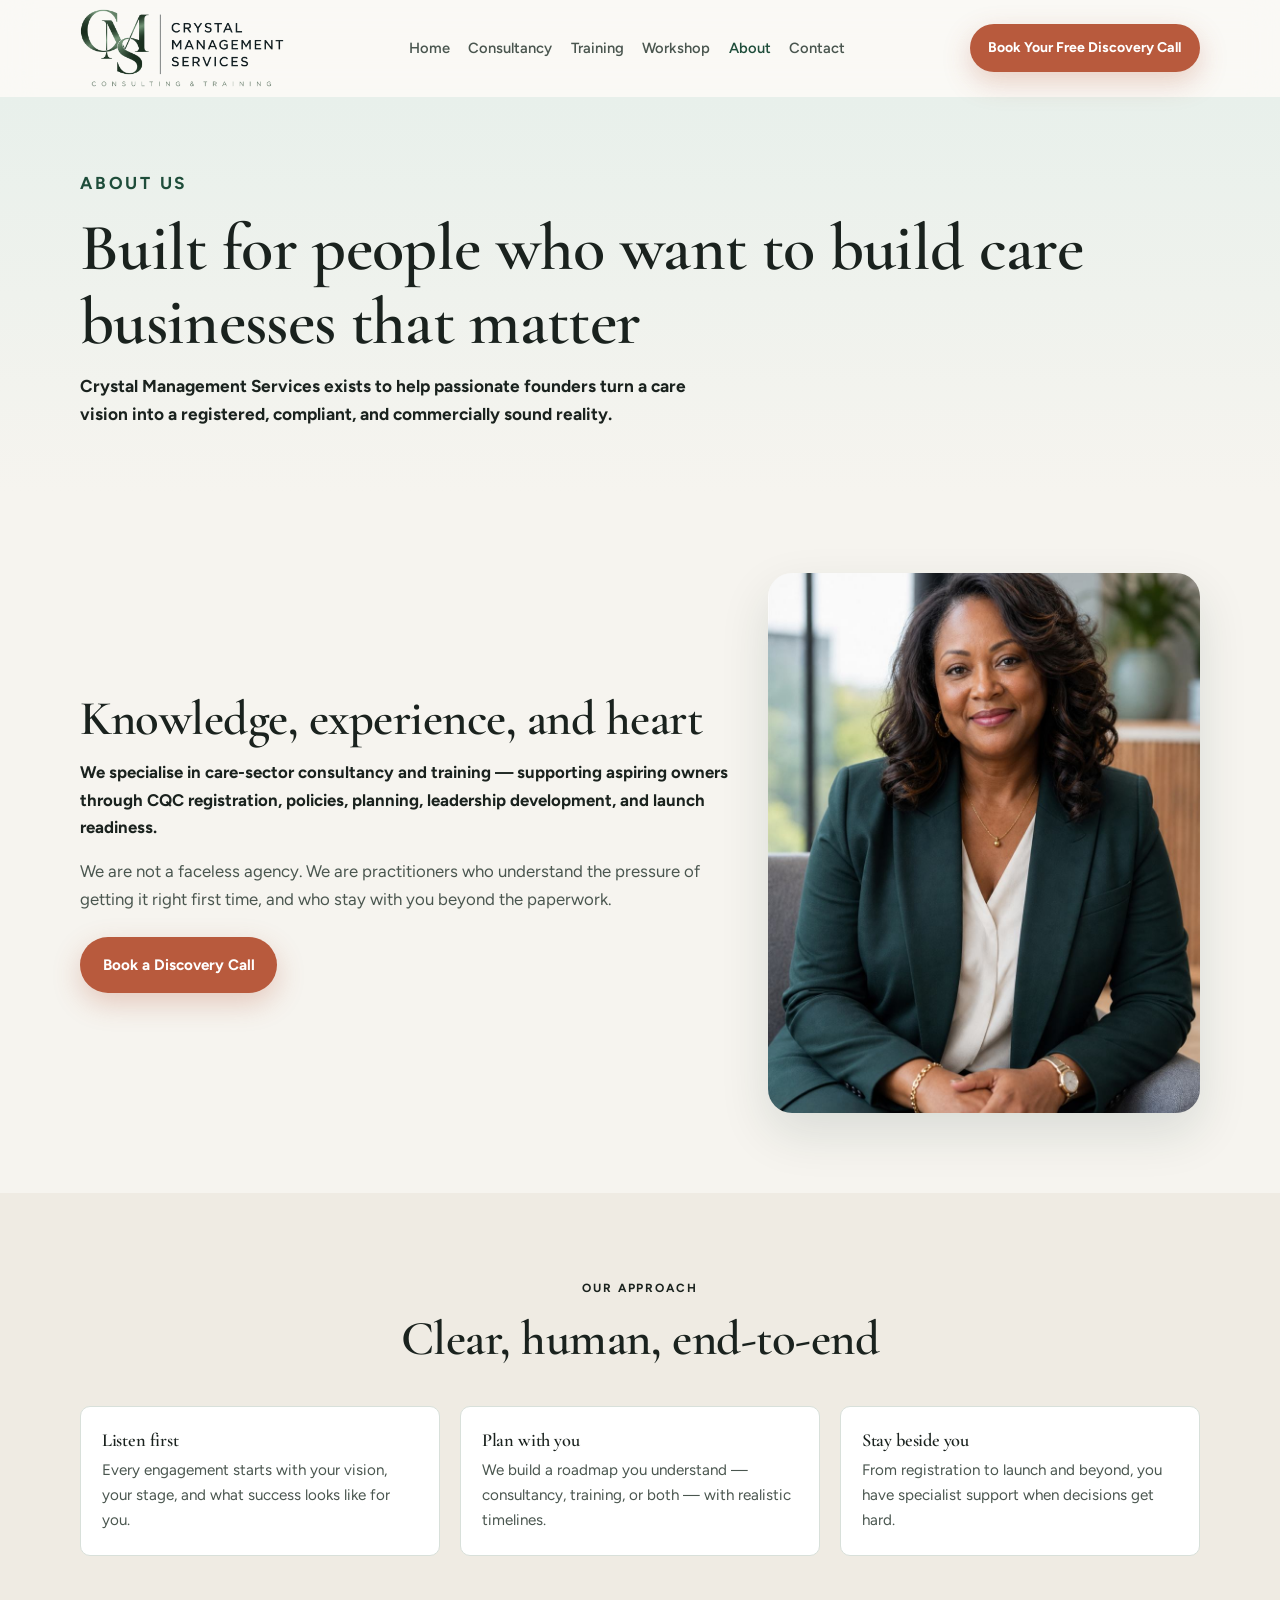
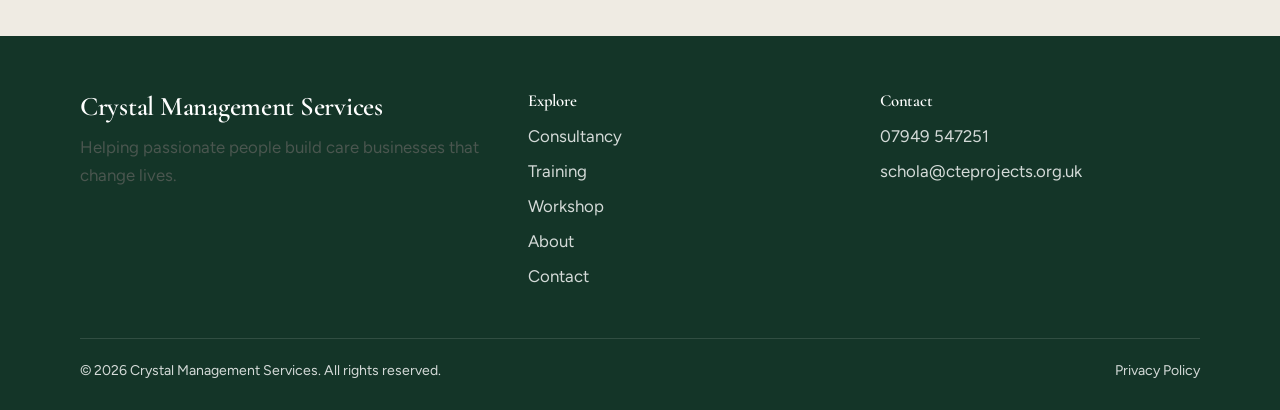
==== commit c4ca43ac: "Make header logo larger by cropping padding and raising display size. Co-authored-by: Cursor <cursor" ====
--- a/about.html
+++ b/about.html
@@ -16,13 +16,13 @@
       rel="stylesheet"
     />
     <link rel="stylesheet" href="css/styles.css" />
-    <link rel="icon" href="assets/logo/cms-logo-monogram.png?v=3" type="image/png" />
+    <link rel="icon" href="assets/logo/cms-logo-monogram.png?v=4" type="image/png" />
   </head>
   <body class="has-mobile-cta">
     <header class="site-header">
       <div class="container nav-wrap">
         <a class="logo" href="index.html" aria-label="Crystal Management Services home">
-          <img class="logo-full" src="assets/logo/cms-logo-horizontal.png?v=3" alt="Crystal Management Services - Consulting &amp; Training" width="280" height="72" />
+          <img class="logo-full" src="assets/logo/cms-logo-horizontal.png?v=4" alt="Crystal Management Services - Consulting &amp; Training" width="420" height="78" />
         </a>
         <button class="menu-toggle" type="button" aria-label="Open menu" aria-expanded="false">
           <span></span><span></span><span></span>
--- a/css/styles.css
+++ b/css/styles.css
@@ -18,6 +18,7 @@
   --font-display: "Cormorant Garamond", "Times New Roman", serif;
   --font-body: "Figtree", system-ui, sans-serif;
   --ease: cubic-bezier(0.22, 1, 0.36, 1);
+  --header-h: 96px;
 }
 
 *,
@@ -103,7 +104,7 @@
   align-items: center;
   justify-content: space-between;
   gap: 1rem;
-  min-height: 76px;
+  min-height: var(--header-h);
 }
 
 .logo {
@@ -111,12 +112,13 @@
   align-items: center;
   gap: 0.75rem;
   min-width: 0;
+  flex: 0 1 auto;
 }
 
 .logo-full {
-  height: 52px;
+  height: 78px;
   width: auto;
-  max-width: min(280px, 42vw);
+  max-width: min(460px, 52vw);
   object-fit: contain;
   object-position: left center;
   display: block;
@@ -257,9 +259,9 @@
 /* Hero — cinematic full-bleed with light sage-cream veil */
 .hero {
   position: relative;
-  min-height: calc(100svh - 76px);
-  height: calc(100svh - 76px);
-  max-height: calc(100svh - 76px);
+  min-height: calc(100svh - var(--header-h));
+  height: calc(100svh - var(--header-h));
+  max-height: calc(100svh - var(--header-h));
   display: grid;
   grid-template-rows: 1fr auto;
   align-items: stretch;
@@ -532,7 +534,7 @@
   .hero {
     height: auto;
     max-height: none;
-    min-height: calc(100svh - 64px);
+    min-height: calc(100svh - var(--header-h));
   }
 
   .hero-bg-img {
@@ -586,8 +588,8 @@
   }
 
   .logo-full {
-    height: 40px;
-    max-width: min(200px, 48vw);
+    height: 58px;
+    max-width: min(280px, 62vw);
   }
 
   .logo-text span {
@@ -1177,7 +1179,7 @@
     position: absolute;
     left: 0;
     right: 0;
-    top: 76px;
+    top: var(--header-h);
     background: var(--bg);
     border-bottom: 1px solid var(--line);
     padding: 1rem 1.25rem 1.25rem;
@@ -1189,7 +1191,7 @@
     position: absolute;
     left: 1.25rem;
     right: 1.25rem;
-    top: calc(76px + 14.5rem);
+    top: calc(var(--header-h) + 14.5rem);
   }
 
   .site-header.is-menu-open {
@@ -1417,7 +1419,7 @@
   padding: 1.5rem 1.4rem 1.6rem;
   box-shadow: 0 14px 40px rgba(20, 53, 40, 0.07);
   position: sticky;
-  top: 96px;
+  top: calc(var(--header-h) + 12px);
 }
 
 .workshop-aside h2 {
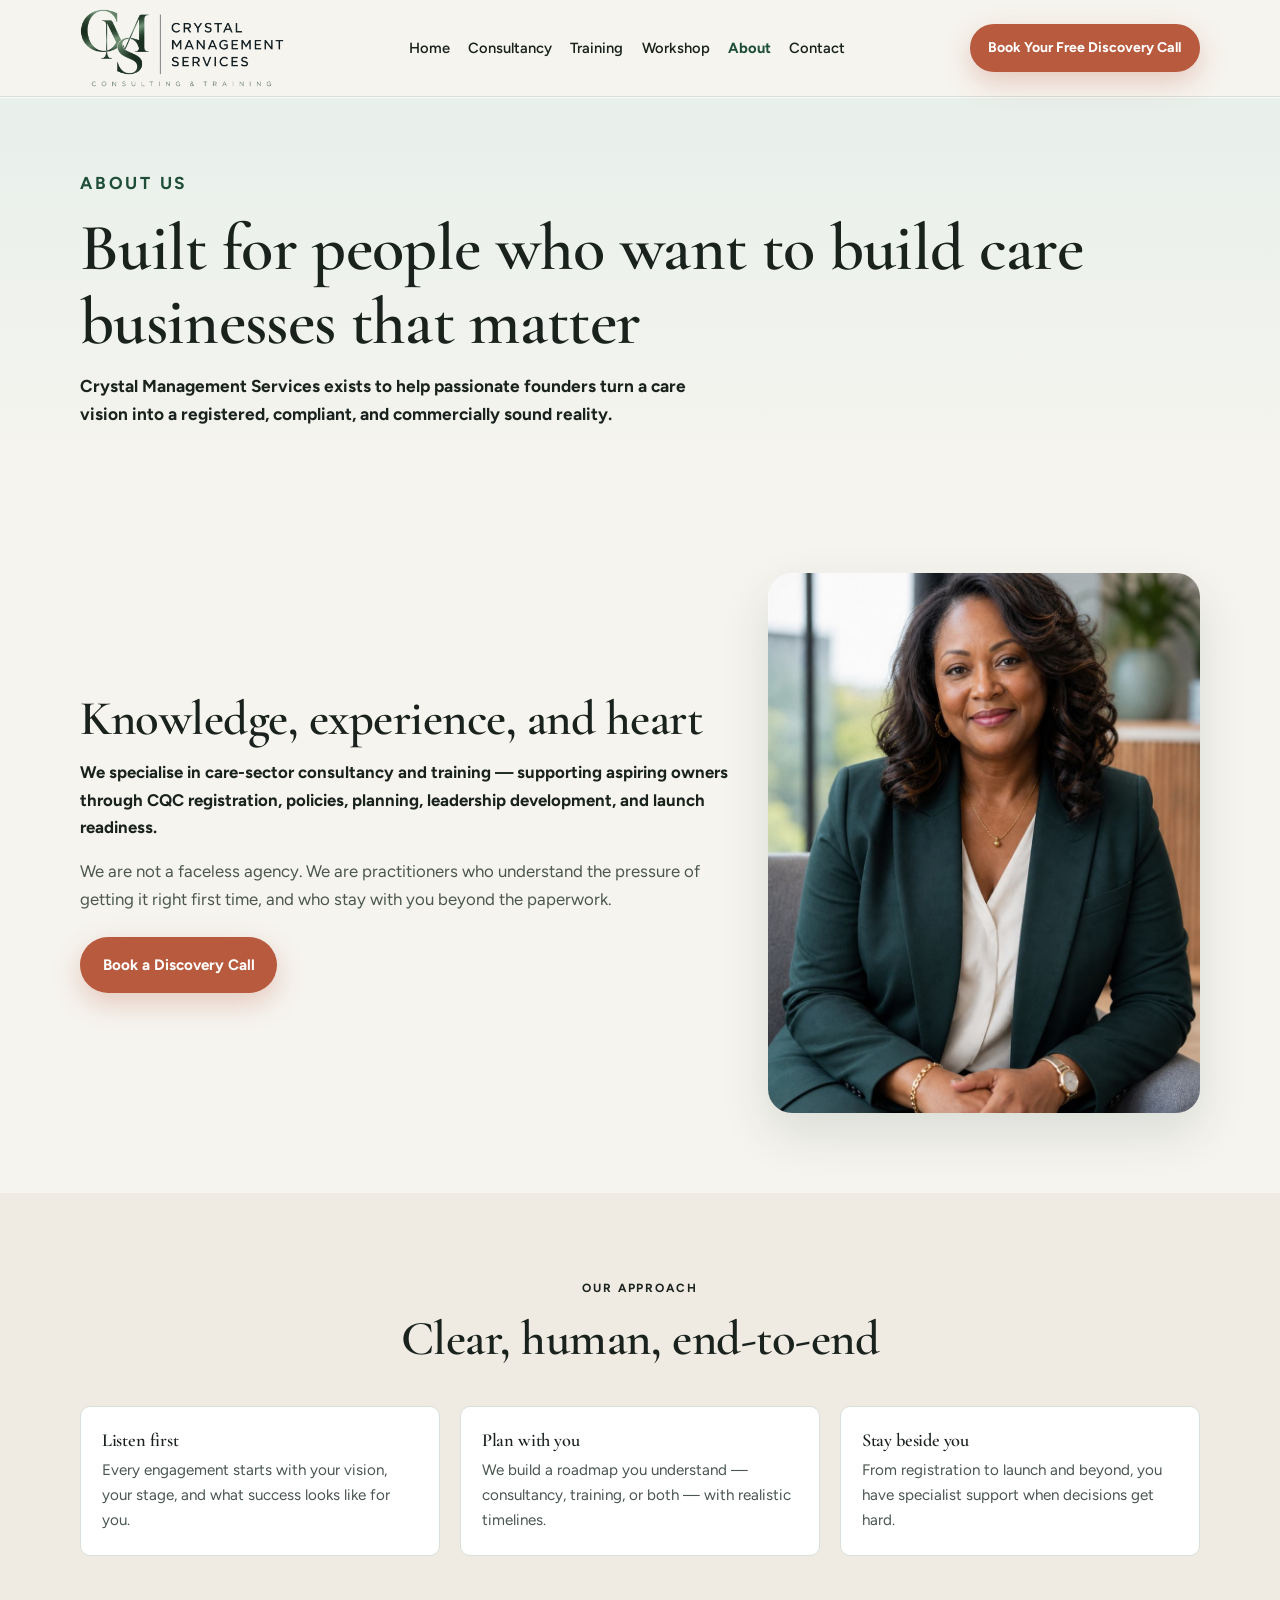
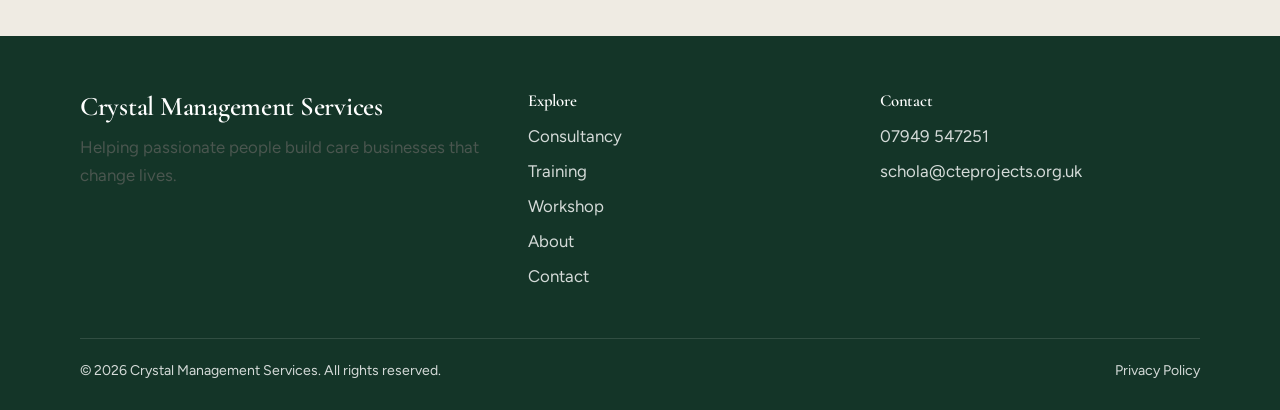
==== commit 336d6ce6: "Rebalance contrast: clearer hero photo, forest structure, terracotta CTAs. Co-authored-by: Cursor <c" ====
--- a/about.html
+++ b/about.html
@@ -15,7 +15,7 @@
       href="https://fonts.googleapis.com/css2?family=Cormorant+Garamond:ital,wght@0,500;0,600;0,700;1,500;1,600&family=Figtree:wght@400;500;600;700&display=swap"
       rel="stylesheet"
     />
-    <link rel="stylesheet" href="css/styles.css" />
+    <link rel="stylesheet" href="css/styles.css?v=5" />
     <link rel="icon" href="assets/logo/cms-logo-monogram.png?v=4" type="image/png" />
   </head>
   <body class="has-mobile-cta">
--- a/css/styles.css
+++ b/css/styles.css
@@ -88,15 +88,17 @@
   position: sticky;
   top: 0;
   z-index: 100;
-  background: rgba(251, 250, 247, 0.82);
+  background: rgba(246, 244, 239, 0.94);
   backdrop-filter: blur(16px);
-  border-bottom: 1px solid transparent;
-  transition: border-color 0.3s var(--ease), box-shadow 0.3s var(--ease);
+  border-bottom: 1px solid rgba(30, 77, 58, 0.14);
+  box-shadow: 0 1px 0 rgba(255, 255, 255, 0.65);
+  transition: border-color 0.3s var(--ease), box-shadow 0.3s var(--ease), background 0.3s var(--ease);
 }
 
 .site-header.is-scrolled {
-  border-bottom-color: var(--line);
-  box-shadow: 0 8px 30px rgba(20, 53, 40, 0.06);
+  background: rgba(246, 244, 239, 0.98);
+  border-bottom-color: rgba(30, 77, 58, 0.18);
+  box-shadow: 0 8px 30px rgba(20, 53, 40, 0.08);
 }
 
 .nav-wrap {
@@ -161,12 +163,17 @@
 .nav-links a {
   font-size: 0.92rem;
   font-weight: 560;
-  color: var(--ink-soft);
+  color: var(--ink);
   transition: color 0.2s;
+}
+
+.nav-links a:hover {
+  color: var(--forest);
 }
 
 .nav-links a.is-active {
   color: var(--forest);
+  font-weight: 700;
 }
 
 .nav-cta {
@@ -221,13 +228,14 @@
 
 .btn-secondary {
   background: transparent;
-  color: var(--forest);
+  color: var(--forest-deep);
   border-color: var(--forest);
 }
 
 .btn-secondary:hover {
-  background: transparent;
-  color: var(--forest);
+  background: var(--forest-soft);
+  color: var(--forest-deep);
+  border-color: var(--forest-deep);
 }
 
 .btn-light {
@@ -301,20 +309,21 @@
 .hero-bg-overlay {
   position: absolute;
   inset: 0;
-  /* Soft cream + sage mist — light, complements forest green */
+  /* Readable left veil; photo stays clear on the right for depth */
   background:
     linear-gradient(
       105deg,
-      rgba(251, 250, 247, 0.96) 0%,
-      rgba(246, 244, 239, 0.9) 36%,
-      rgba(232, 240, 235, 0.58) 62%,
-      rgba(232, 240, 235, 0.2) 100%
+      rgba(246, 244, 239, 0.92) 0%,
+      rgba(246, 244, 239, 0.78) 28%,
+      rgba(232, 240, 235, 0.42) 52%,
+      rgba(20, 53, 40, 0.12) 78%,
+      rgba(20, 53, 40, 0.06) 100%
     ),
     linear-gradient(
       180deg,
-      rgba(251, 250, 247, 0.28) 0%,
-      transparent 42%,
-      rgba(239, 235, 227, 0.45) 100%
+      rgba(246, 244, 239, 0.22) 0%,
+      transparent 38%,
+      rgba(20, 53, 40, 0.18) 100%
     );
   pointer-events: none;
 }
@@ -366,11 +375,11 @@
 }
 
 .hero-lead {
-  color: var(--ink-soft);
+  color: var(--ink);
   font-family: var(--font-body);
   font-size: clamp(1.05rem, 1.7vw, 1.2rem);
   font-style: normal;
-  font-weight: 700;
+  font-weight: 650;
   max-width: 32rem;
   margin: 0;
   line-height: 1.55;
@@ -392,16 +401,17 @@
 }
 
 .btn-hero-ghost {
-  background: rgba(251, 250, 247, 0.55);
-  color: var(--forest);
-  border-color: rgba(30, 77, 58, 0.35);
+  background: rgba(255, 255, 255, 0.82);
+  color: var(--forest-deep);
+  border-color: var(--forest);
   backdrop-filter: blur(6px);
+  box-shadow: 0 8px 22px rgba(20, 53, 40, 0.08);
 }
 
 .btn-hero-ghost:hover {
-  background: rgba(251, 250, 247, 0.55);
-  color: var(--forest);
-  border-color: rgba(30, 77, 58, 0.35);
+  background: var(--forest);
+  color: var(--white);
+  border-color: var(--forest);
 }
 
 .hero-proof {
@@ -471,8 +481,8 @@
   position: relative;
   z-index: 2;
   overflow: hidden;
-  border-top: 1px solid rgba(30, 77, 58, 0.12);
-  background: rgba(251, 250, 247, 0.78);
+  border-top: 1px solid rgba(30, 77, 58, 0.2);
+  background: rgba(232, 240, 235, 0.88);
   backdrop-filter: blur(12px);
   -webkit-backdrop-filter: blur(12px);
 }
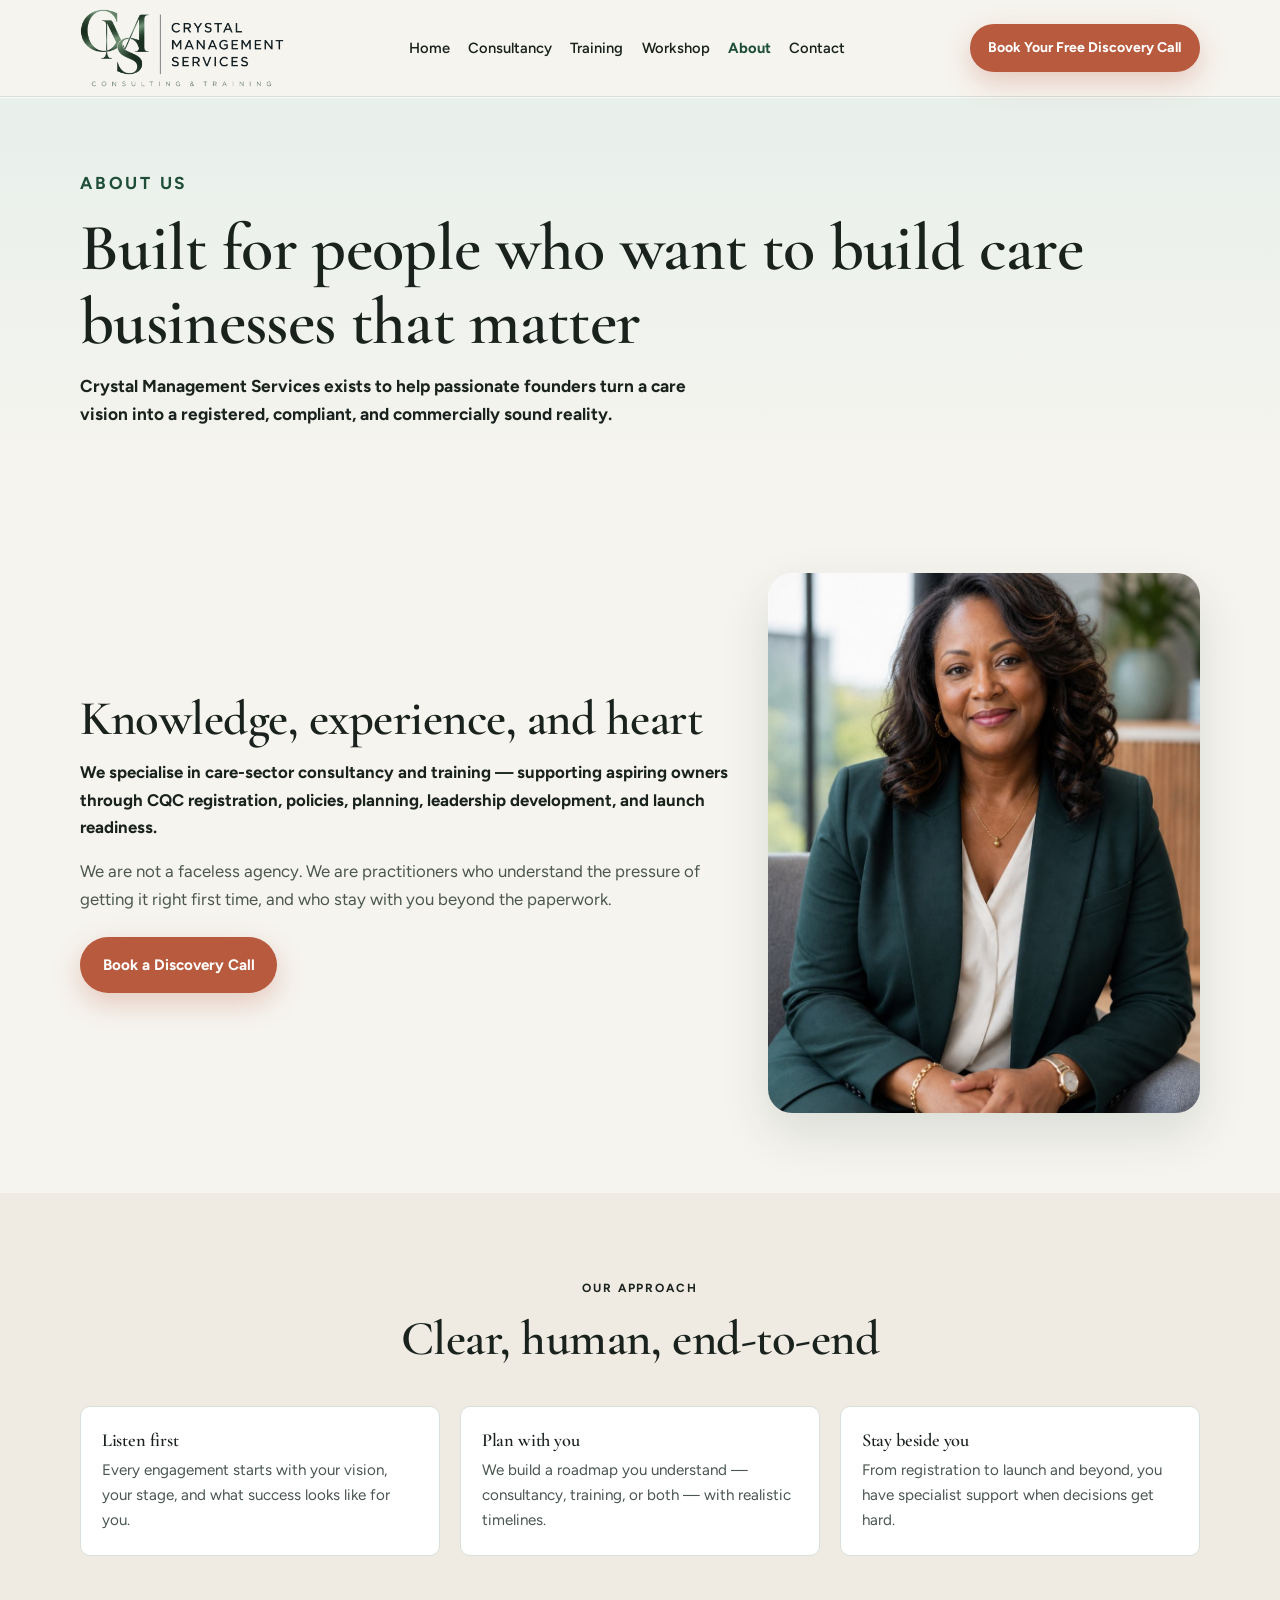
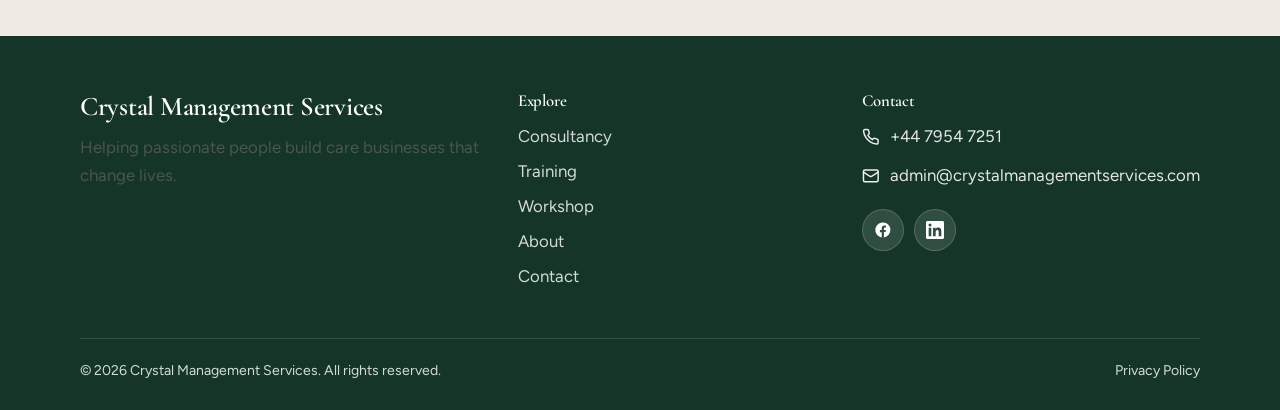
==== commit 878963d3: "Update phone and email; add contact and social icons. Co-authored-by: Cursor <cursoragent@cursor.com" ====
--- a/about.html
+++ b/about.html
@@ -15,8 +15,11 @@
       href="https://fonts.googleapis.com/css2?family=Cormorant+Garamond:ital,wght@0,500;0,600;0,700;1,500;1,600&family=Figtree:wght@400;500;600;700&display=swap"
       rel="stylesheet"
     />
-    <link rel="stylesheet" href="css/styles.css?v=5" />
-    <link rel="icon" href="assets/logo/cms-logo-monogram.png?v=4" type="image/png" />
+    <link rel="stylesheet" href="css/styles.css?v=6" />
+    <link rel="icon" href="assets/logo/favicon.ico?v=5" sizes="any" />
+    <link rel="icon" type="image/png" sizes="32x32" href="assets/logo/favicon-32.png?v=5" />
+    <link rel="icon" type="image/png" sizes="192x192" href="assets/logo/favicon-192.png?v=5" />
+    <link rel="apple-touch-icon" href="assets/logo/apple-touch-icon.png?v=5" />
   </head>
   <body class="has-mobile-cta">
     <header class="site-header">
@@ -117,11 +120,25 @@
             </ul>
           </div>
           <div>
-            <h4>Contact</h4>
-            <ul class="footer-links">
-              <li><a href="tel:+447949547251">07949 547251</a></li>
-              <li><a href="mailto:schola@cteprojects.org.uk">schola@cteprojects.org.uk</a></li>
+                        <h4>Contact</h4>
+            <ul class="footer-links footer-contact">
+              <li>
+                <a class="contact-line" href="tel:+4479547251">
+                  <svg class="icon" viewBox="0 0 24 24" aria-hidden="true" fill="none" stroke="currentColor" stroke-width="2" stroke-linecap="round" stroke-linejoin="round"><path d="M22 16.92v3a2 2 0 0 1-2.18 2 19.79 19.79 0 0 1-8.63-3.07 19.5 19.5 0 0 1-6-6 19.79 19.79 0 0 1-3.07-8.67A2 2 0 0 1 4.11 2h3a2 2 0 0 1 2 1.72c.127.96.361 1.903.7 2.81a2 2 0 0 1-.45 2.11L8.09 9.91a16 16 0 0 0 6 6l1.27-1.27a2 2 0 0 1 2.11-.45c.907.339 1.85.573 2.81.7A2 2 0 0 1 22 16.92z"/></svg>
+                  <span>+44 7954 7251</span>
+                </a>
+              </li>
+              <li>
+                <a class="contact-line" href="mailto:admin@crystalmanagementservices.com">
+                  <svg class="icon" viewBox="0 0 24 24" aria-hidden="true" fill="none" stroke="currentColor" stroke-width="2" stroke-linecap="round" stroke-linejoin="round"><rect x="2" y="4" width="20" height="16" rx="2"/><path d="m22 7-8.97 5.7a1.94 1.94 0 0 1-2.06 0L2 7"/></svg>
+                  <span>admin@crystalmanagementservices.com</span>
+                </a>
+              </li>
             </ul>
+            <div class="social-links">
+              <a class="social-link" href="#" aria-label="Facebook" title="Facebook"><svg viewBox="0 0 24 24" aria-hidden="true"><path fill="currentColor" d="M22 12.07C22 6.48 17.52 2 11.93 2S1.86 6.48 1.86 12.07c0 5.02 3.66 9.18 8.44 9.93v-7.03H7.9v-2.9h2.4V9.84c0-2.37 1.4-3.69 3.55-3.69 1.03 0 2.11.18 2.11.18v2.33h-1.19c-1.17 0-1.54.73-1.54 1.48v1.78h2.62l-.42 2.9h-2.2V22c4.78-.75 8.44-4.91 8.44-9.93z"/></svg></a>
+              <a class="social-link" href="#" aria-label="LinkedIn" title="LinkedIn"><svg viewBox="0 0 24 24" aria-hidden="true"><path fill="currentColor" d="M20.45 20.45h-3.55v-5.57c0-1.33-.02-3.04-1.85-3.04-1.85 0-2.14 1.45-2.14 2.94v5.67H9.36V9h3.41v1.56h.05c.47-.9 1.64-1.85 3.37-1.85 3.6 0 4.27 2.37 4.27 5.46v6.28zM5.34 7.43a2.06 2.06 0 1 1 0-4.12 2.06 2.06 0 0 1 0 4.12zM7.12 20.45H3.56V9h3.56v11.45zM22 0H2C.9 0 0 .9 0 2v20c0 1.1.9 2 2 2h20c1.1 0 2-.9 2-2V2c0-1.1-.9-2-2-2z"/></svg></a>
+            </div>
           </div>
         </div>
         <div class="footer-bottom">
--- a/css/styles.css
+++ b/css/styles.css
@@ -938,12 +938,29 @@
   font-size: 0.95rem;
   font-weight: 500;
   color: rgba(255, 255, 255, 0.85);
+  display: flex;
+  flex-wrap: wrap;
+  align-items: center;
+  justify-content: center;
+  gap: 0.55rem 0.75rem;
 }
 
 .cta-meta a {
   color: var(--white);
   text-decoration: underline;
   text-underline-offset: 3px;
+}
+
+.cta-meta .contact-line {
+  text-decoration: none;
+}
+
+.cta-meta .contact-line .icon {
+  color: rgba(255, 255, 255, 0.92);
+}
+
+.cta-sep {
+  color: rgba(255, 255, 255, 0.45);
 }
 
 /* Page hero (inner) */
@@ -1078,6 +1095,130 @@
 .contact-item strong {
   display: block;
   margin-bottom: 0.25rem;
+}
+
+.contact-line {
+  display: inline-flex;
+  align-items: center;
+  gap: 0.65rem;
+  color: inherit;
+  text-decoration: none;
+}
+
+.contact-line .icon {
+  width: 1.1rem;
+  height: 1.1rem;
+  flex-shrink: 0;
+  color: var(--forest);
+}
+
+.contact-line-lg {
+  display: flex;
+  align-items: flex-start;
+  gap: 0.9rem;
+  width: 100%;
+}
+
+.contact-line-lg .contact-icon {
+  display: inline-flex;
+  align-items: center;
+  justify-content: center;
+  width: 2.55rem;
+  height: 2.55rem;
+  border-radius: 999px;
+  background: var(--forest-soft);
+  color: var(--forest-deep);
+  flex-shrink: 0;
+}
+
+.contact-line-lg .contact-icon .icon {
+  width: 1.15rem;
+  height: 1.15rem;
+  color: inherit;
+}
+
+.contact-line-lg strong {
+  margin-bottom: 0.15rem;
+  color: var(--ink-soft);
+  font-size: 0.78rem;
+  letter-spacing: 0.08em;
+  text-transform: uppercase;
+}
+
+.contact-value {
+  display: block;
+  color: var(--ink);
+  font-weight: 650;
+  font-size: 1.02rem;
+  word-break: break-word;
+}
+
+.contact-line-inline {
+  gap: 0.4rem;
+  font-weight: 650;
+}
+
+.contact-line-inline .icon {
+  width: 1rem;
+  height: 1rem;
+}
+
+.social-links {
+  display: flex;
+  flex-wrap: wrap;
+  gap: 0.65rem;
+  margin-top: 1rem;
+}
+
+.social-links-light {
+  margin-top: 0.75rem;
+}
+
+.social-link {
+  display: inline-flex;
+  align-items: center;
+  justify-content: center;
+  width: 42px;
+  height: 42px;
+  border-radius: 50%;
+  background: rgba(255, 255, 255, 0.12);
+  color: var(--white);
+  border: 1px solid rgba(255, 255, 255, 0.18);
+  transition: background 0.2s var(--ease), color 0.2s var(--ease), transform 0.2s var(--ease);
+}
+
+.social-link:hover {
+  background: var(--white);
+  color: var(--forest-deep);
+  transform: translateY(-1px);
+}
+
+.social-links-light .social-link {
+  background: var(--forest-soft);
+  color: var(--forest-deep);
+  border-color: transparent;
+}
+
+.social-links-light .social-link:hover {
+  background: var(--forest);
+  color: var(--white);
+}
+
+.social-link svg {
+  width: 18px;
+  height: 18px;
+}
+
+.footer-contact .contact-line {
+  color: rgba(255, 255, 255, 0.88);
+}
+
+.footer-contact .contact-line .icon {
+  color: rgba(255, 255, 255, 0.92);
+}
+
+.footer-contact .contact-line:hover {
+  color: var(--white);
 }
 
 /* Footer */
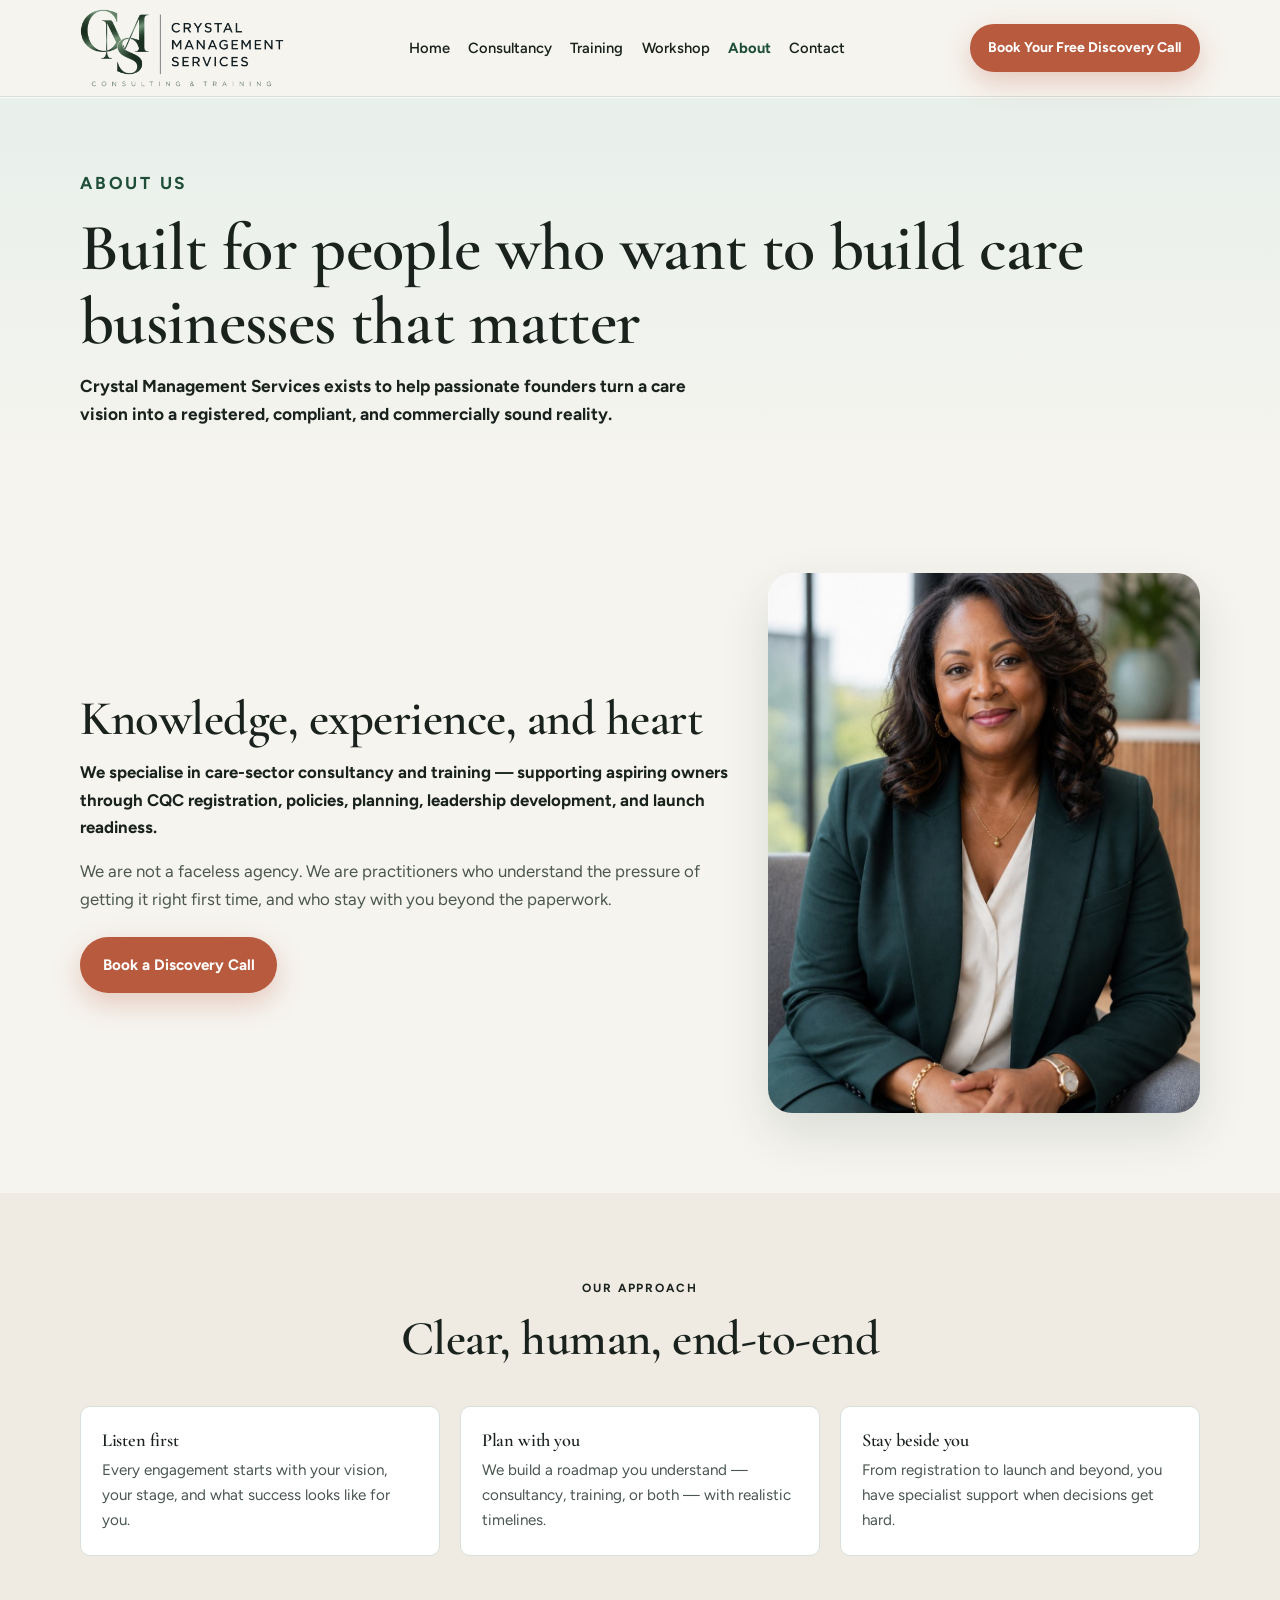
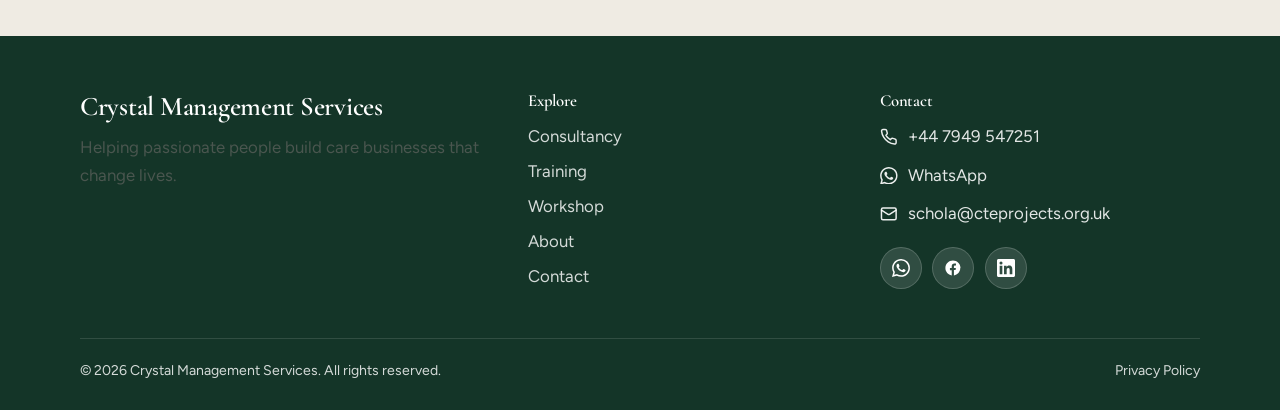
==== commit 9cfb64f0: "Update contact details to Schola's email and WhatsApp, and remove the floating workshop banner. Co-a" ====
--- a/about.html
+++ b/about.html
@@ -123,19 +123,26 @@
                         <h4>Contact</h4>
             <ul class="footer-links footer-contact">
               <li>
-                <a class="contact-line" href="tel:+4479547251">
+                <a class="contact-line" href="tel:+447949547251">
                   <svg class="icon" viewBox="0 0 24 24" aria-hidden="true" fill="none" stroke="currentColor" stroke-width="2" stroke-linecap="round" stroke-linejoin="round"><path d="M22 16.92v3a2 2 0 0 1-2.18 2 19.79 19.79 0 0 1-8.63-3.07 19.5 19.5 0 0 1-6-6 19.79 19.79 0 0 1-3.07-8.67A2 2 0 0 1 4.11 2h3a2 2 0 0 1 2 1.72c.127.96.361 1.903.7 2.81a2 2 0 0 1-.45 2.11L8.09 9.91a16 16 0 0 0 6 6l1.27-1.27a2 2 0 0 1 2.11-.45c.907.339 1.85.573 2.81.7A2 2 0 0 1 22 16.92z"/></svg>
-                  <span>+44 7954 7251</span>
+                  <span>+44 7949 547251</span>
+                </a>
+              </li>
+                            <li>
+                <a class="contact-line" href="https://wa.me/447949547251" target="_blank" rel="noopener noreferrer">
+                  <svg class="icon" viewBox="0 0 24 24" aria-hidden="true" fill="currentColor"><path fill="currentColor" d="M20.52 3.48A11.86 11.86 0 0 0 12.04 0C5.47 0 .16 5.3.16 11.86c0 2.09.55 4.13 1.59 5.93L0 24l6.35-1.66a11.9 11.9 0 0 0 5.69 1.45h.01c6.56 0 11.88-5.3 11.88-11.86 0-3.17-1.23-6.15-3.41-8.45zM12.05 21.7h-.01a9.8 9.8 0 0 1-5-1.37l-.36-.21-3.76.98 1-3.66-.23-.38a9.8 9.8 0 0 1-1.5-5.2c0-5.42 4.42-9.83 9.86-9.83 2.63 0 5.1 1.02 6.96 2.88a9.76 9.76 0 0 1 2.88 6.95c0 5.42-4.42 9.84-9.84 9.84zm5.4-7.37c-.3-.15-1.76-.87-2.03-.97-.27-.1-.47-.15-.67.15-.2.3-.77.97-.94 1.17-.17.2-.35.22-.64.07-.3-.15-1.25-.46-2.39-1.47-.88-.79-1.48-1.76-1.65-2.06-.17-.3-.02-.46.13-.61.13-.13.3-.35.45-.52.15-.17.2-.3.3-.5.1-.2.05-.37-.02-.52-.08-.15-.67-1.61-.92-2.2-.24-.58-.49-.5-.67-.51h-.57c-.2 0-.52.07-.79.37-.27.3-1.04 1.02-1.04 2.48s1.06 2.87 1.21 3.07c.15.2 2.1 3.2 5.08 4.49.71.3 1.26.49 1.69.62.71.23 1.36.2 1.87.12.57-.09 1.76-.72 2.01-1.41.25-.7.25-1.29.17-1.41-.07-.13-.27-.2-.57-.35z"/></svg>
+                  <span>WhatsApp</span>
                 </a>
               </li>
               <li>
-                <a class="contact-line" href="mailto:admin@crystalmanagementservices.com">
+                <a class="contact-line" href="mailto:schola@cteprojects.org.uk">
                   <svg class="icon" viewBox="0 0 24 24" aria-hidden="true" fill="none" stroke="currentColor" stroke-width="2" stroke-linecap="round" stroke-linejoin="round"><rect x="2" y="4" width="20" height="16" rx="2"/><path d="m22 7-8.97 5.7a1.94 1.94 0 0 1-2.06 0L2 7"/></svg>
-                  <span>admin@crystalmanagementservices.com</span>
+                  <span>schola@cteprojects.org.uk</span>
                 </a>
               </li>
             </ul>
             <div class="social-links">
+              <a class="social-link" href="https://wa.me/447949547251" target="_blank" rel="noopener noreferrer" aria-label="WhatsApp" title="WhatsApp"><svg viewBox="0 0 24 24" aria-hidden="true"><path fill="currentColor" d="M20.52 3.48A11.86 11.86 0 0 0 12.04 0C5.47 0 .16 5.3.16 11.86c0 2.09.55 4.13 1.59 5.93L0 24l6.35-1.66a11.9 11.9 0 0 0 5.69 1.45h.01c6.56 0 11.88-5.3 11.88-11.86 0-3.17-1.23-6.15-3.41-8.45zM12.05 21.7h-.01a9.8 9.8 0 0 1-5-1.37l-.36-.21-3.76.98 1-3.66-.23-.38a9.8 9.8 0 0 1-1.5-5.2c0-5.42 4.42-9.83 9.86-9.83 2.63 0 5.1 1.02 6.96 2.88a9.76 9.76 0 0 1 2.88 6.95c0 5.42-4.42 9.84-9.84 9.84zm5.4-7.37c-.3-.15-1.76-.87-2.03-.97-.27-.1-.47-.15-.67.15-.2.3-.77.97-.94 1.17-.17.2-.35.22-.64.07-.3-.15-1.25-.46-2.39-1.47-.88-.79-1.48-1.76-1.65-2.06-.17-.3-.02-.46.13-.61.13-.13.3-.35.45-.52.15-.17.2-.3.3-.5.1-.2.05-.37-.02-.52-.08-.15-.67-1.61-.92-2.2-.24-.58-.49-.5-.67-.51h-.57c-.2 0-.52.07-.79.37-.27.3-1.04 1.02-1.04 2.48s1.06 2.87 1.21 3.07c.15.2 2.1 3.2 5.08 4.49.71.3 1.26.49 1.69.62.71.23 1.36.2 1.87.12.57-.09 1.76-.72 2.01-1.41.25-.7.25-1.29.17-1.41-.07-.13-.27-.2-.57-.35z"/></svg></a>
               <a class="social-link" href="#" aria-label="Facebook" title="Facebook"><svg viewBox="0 0 24 24" aria-hidden="true"><path fill="currentColor" d="M22 12.07C22 6.48 17.52 2 11.93 2S1.86 6.48 1.86 12.07c0 5.02 3.66 9.18 8.44 9.93v-7.03H7.9v-2.9h2.4V9.84c0-2.37 1.4-3.69 3.55-3.69 1.03 0 2.11.18 2.11.18v2.33h-1.19c-1.17 0-1.54.73-1.54 1.48v1.78h2.62l-.42 2.9h-2.2V22c4.78-.75 8.44-4.91 8.44-9.93z"/></svg></a>
               <a class="social-link" href="#" aria-label="LinkedIn" title="LinkedIn"><svg viewBox="0 0 24 24" aria-hidden="true"><path fill="currentColor" d="M20.45 20.45h-3.55v-5.57c0-1.33-.02-3.04-1.85-3.04-1.85 0-2.14 1.45-2.14 2.94v5.67H9.36V9h3.41v1.56h.05c.47-.9 1.64-1.85 3.37-1.85 3.6 0 4.27 2.37 4.27 5.46v6.28zM5.34 7.43a2.06 2.06 0 1 1 0-4.12 2.06 2.06 0 0 1 0 4.12zM7.12 20.45H3.56V9h3.56v11.45zM22 0H2C.9 0 0 .9 0 2v20c0 1.1.9 2 2 2h20c1.1 0 2-.9 2-2V2c0-1.1-.9-2-2-2z"/></svg></a>
             </div>
--- a/css/styles.css
+++ b/css/styles.css
@@ -1381,144 +1381,6 @@
   }
 }
 
-/* Workshop floating announcement */
-.workshop-float {
-  position: fixed;
-  right: 1.25rem;
-  bottom: 1.25rem;
-  z-index: 95;
-  display: grid;
-  grid-template-columns: auto 1fr;
-  gap: 0.95rem;
-  width: min(100% - 1.75rem, 400px);
-  padding: 1.15rem 1.2rem 1.2rem 1.3rem;
-  border-radius: 20px;
-  background:
-    linear-gradient(165deg, #fffdf9 0%, #f7f3eb 100%);
-  color: var(--ink);
-  border: 1px solid rgba(184, 90, 61, 0.28);
-  box-shadow:
-    0 0 0 4px rgba(184, 90, 61, 0.1),
-    0 22px 55px rgba(20, 53, 40, 0.22);
-  text-decoration: none;
-  transform: translateY(0);
-  animation: workshopFloatIn 0.55s var(--ease) both;
-}
-
-.workshop-float::before {
-  content: "";
-  position: absolute;
-  inset: 0 auto 0 0;
-  width: 5px;
-  border-radius: 20px 0 0 20px;
-  background: linear-gradient(180deg, var(--accent), #d4785a);
-  pointer-events: none;
-}
-
-.workshop-float:hover {
-  opacity: 1;
-  transform: translateY(-4px);
-  border-color: rgba(184, 90, 61, 0.45);
-  box-shadow:
-    0 0 0 5px rgba(184, 90, 61, 0.14),
-    0 28px 60px rgba(20, 53, 40, 0.26);
-}
-
-.workshop-float-badge {
-  position: relative;
-  flex-shrink: 0;
-  display: inline-flex;
-  align-items: center;
-  justify-content: center;
-  align-self: start;
-  min-width: 3.15rem;
-  height: 3.15rem;
-  padding: 0.35rem;
-  border-radius: 50%;
-  background: var(--accent);
-  color: var(--white);
-  font-size: 0.72rem;
-  font-weight: 800;
-  letter-spacing: 0.1em;
-  text-transform: uppercase;
-  box-shadow: 0 10px 22px rgba(184, 90, 61, 0.4);
-  animation: workshopBadgePulse 2.2s ease-in-out infinite;
-}
-
-.workshop-float-body {
-  display: flex;
-  flex-direction: column;
-  gap: 0.28rem;
-  min-width: 0;
-  padding-right: 0.15rem;
-}
-
-.workshop-float-kicker {
-  margin: 0;
-  font-size: 0.72rem;
-  font-weight: 800;
-  letter-spacing: 0.14em;
-  text-transform: uppercase;
-  color: var(--accent);
-}
-
-.workshop-float-body strong {
-  font-family: var(--font-display);
-  font-size: 1.35rem;
-  font-weight: 600;
-  line-height: 1.15;
-  color: var(--ink);
-}
-
-.workshop-float-meta {
-  font-size: 0.9rem;
-  color: var(--ink-soft);
-  line-height: 1.4;
-  font-weight: 560;
-}
-
-.workshop-float-cta {
-  display: inline-flex;
-  align-items: center;
-  justify-content: center;
-  align-self: start;
-  margin-top: 0.55rem;
-  padding: 0.55rem 0.9rem;
-  border-radius: 999px;
-  background: var(--forest);
-  color: #fbfaf7;
-  font-size: 0.86rem;
-  font-weight: 700;
-  box-shadow: 0 8px 18px rgba(20, 53, 40, 0.18);
-}
-
-.workshop-float:hover .workshop-float-cta {
-  background: var(--forest-deep);
-}
-
-@keyframes workshopFloatIn {
-  from {
-    opacity: 0;
-    transform: translateY(18px) scale(0.97);
-  }
-  to {
-    opacity: 1;
-    transform: translateY(0) scale(1);
-  }
-}
-
-@keyframes workshopBadgePulse {
-  0%, 100% { box-shadow: 0 10px 22px rgba(184, 90, 61, 0.4); }
-  50% { box-shadow: 0 12px 28px rgba(184, 90, 61, 0.55); }
-}
-
-@media (prefers-reduced-motion: reduce) {
-  .workshop-float,
-  .workshop-float-badge {
-    animation: none;
-  }
-}
-
 /* Workshop detail page */
 .workshop-hero-grid {
   display: grid;
@@ -1684,13 +1546,6 @@
 }
 
 @media (max-width: 960px) {
-  .workshop-float {
-    left: 1rem;
-    right: 1rem;
-    bottom: 5.75rem;
-    width: auto;
-  }
-
   .workshop-hero-grid,
   .workshop-layout,
   .learn-grid,
@@ -1724,8 +1579,4 @@
   input[type="button"]:hover {
     opacity: 0.72;
   }
-
-  a.workshop-float:hover {
-    opacity: 1;
-  }
-}
+}
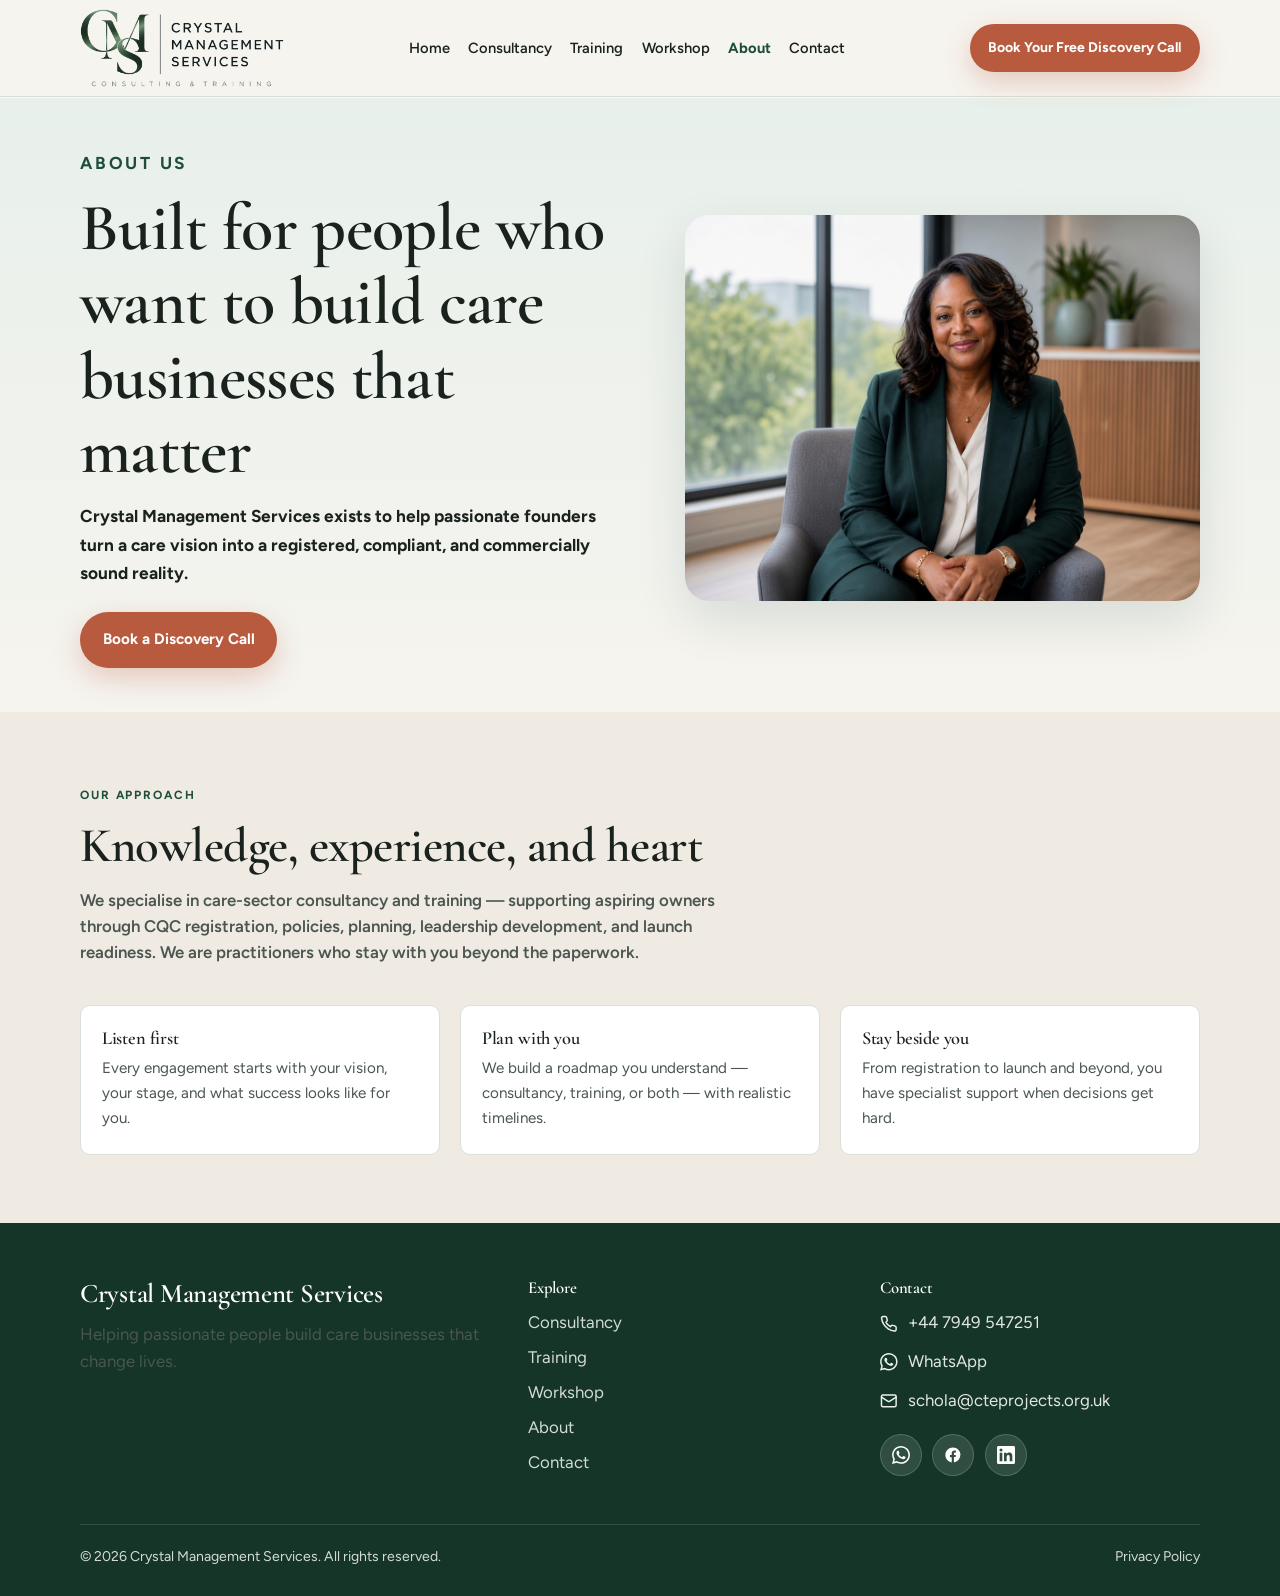
==== commit c2d579ef: "Fix About hero crop and align inner-page layouts. Replace the portrait About photo with a 4:3 hero i" ====
--- a/about.html
+++ b/about.html
@@ -15,7 +15,7 @@
       href="https://fonts.googleapis.com/css2?family=Cormorant+Garamond:ital,wght@0,500;0,600;0,700;1,500;1,600&family=Figtree:wght@400;500;600;700&display=swap"
       rel="stylesheet"
     />
-    <link rel="stylesheet" href="css/styles.css?v=6" />
+    <link rel="stylesheet" href="css/styles.css?v=10" />
     <link rel="icon" href="assets/logo/favicon.ico?v=5" sizes="any" />
     <link rel="icon" type="image/png" sizes="32x32" href="assets/logo/favicon-32.png?v=5" />
     <link rel="icon" type="image/png" sizes="192x192" href="assets/logo/favicon-192.png?v=5" />
@@ -44,45 +44,41 @@
 
     <main>
       <section class="page-hero">
-        <div class="container reveal">
-          <p class="eyebrow">About us</p>
-          <h1>Built for people who want to build care businesses that matter</h1>
-          <p>
-            Crystal Management Services exists to help passionate founders turn a care vision into a registered,
-            compliant, and commercially sound reality.
-          </p>
-        </div>
-      </section>
-
-      <section class="section">
-        <div class="container about-strip reveal">
-          <div>
-            <h2>Knowledge, experience, and heart</h2>
+        <div class="container page-hero-grid reveal">
+          <div class="page-hero-copy">
+            <p class="eyebrow">About us</p>
+            <h1>Built for people who want to build care businesses that matter</h1>
             <p>
-              We specialise in care-sector consultancy and training — supporting aspiring owners through CQC
-              registration, policies, planning, leadership development, and launch readiness.
-            </p>
-            <p>
-              We are not a faceless agency. We are practitioners who understand the pressure of getting it right
-              first time, and who stay with you beyond the paperwork.
+              Crystal Management Services exists to help passionate founders turn a care vision into a registered,
+              compliant, and commercially sound reality.
             </p>
             <div class="btn-group">
               <a class="btn btn-primary" href="contact.html#book">Book a Discovery Call</a>
             </div>
           </div>
-          <img
-            class="media-frame"
-            src="assets/images/cms-about.jpg?v=1"
-            alt="Crystal Management advisor"
-          />
+          <figure class="page-hero-media">
+            <img
+              src="assets/images/cms-about.jpg?v=3"
+              alt="Crystal Management Services advisor"
+              width="800"
+              height="600"
+              loading="eager"
+              decoding="async"
+            />
+          </figure>
         </div>
       </section>
 
       <section class="section section-muted">
         <div class="container">
-          <div class="section-head center reveal">
+          <div class="section-head reveal">
             <p class="eyebrow">Our approach</p>
-            <h2>Clear, human, end-to-end</h2>
+            <h2>Knowledge, experience, and heart</h2>
+            <p>
+              We specialise in care-sector consultancy and training — supporting aspiring owners through CQC
+              registration, policies, planning, leadership development, and launch readiness. We are practitioners
+              who stay with you beyond the paperwork.
+            </p>
           </div>
           <div class="why-grid">
             <div class="why-item reveal">
--- a/css/styles.css
+++ b/css/styles.css
@@ -618,7 +618,7 @@
 
 /* Sections */
 .section {
-  padding: 5rem 0;
+  padding: 4.25rem 0;
 }
 
 .section-head {
@@ -646,15 +646,24 @@
   margin-inline: auto;
 }
 
-.section-head > p,
+.section-head > p:not(.eyebrow) {
+  margin-top: 0.85rem;
+  max-width: 40rem;
+  font-size: 1.05rem;
+  font-weight: 600;
+  color: var(--ink-soft);
+  line-height: 1.55;
+}
+
 .page-hero .container > p:not(.eyebrow),
-.about-strip > div > h2 + p,
+.page-hero-copy > p:not(.eyebrow),
+.about-strip > div > h2 + p {
+  font-weight: 700;
+  color: var(--ink);
+}
+
 .cta-band .container > p:not(.cta-meta) {
   font-weight: 700;
-  color: var(--ink);
-}
-
-.cta-band .container > p:not(.cta-meta) {
   color: rgba(255, 255, 255, 0.95);
 }
 
@@ -965,18 +974,63 @@
 
 /* Page hero (inner) */
 .page-hero {
-  padding: 4.5rem 0 3rem;
+  padding: 3.25rem 0 2.75rem;
   background:
     linear-gradient(180deg, var(--forest-soft), var(--bg));
 }
 
-.page-hero p {
+.page-hero-grid {
+  display: grid;
+  grid-template-columns: minmax(0, 1.05fr) minmax(0, 0.95fr);
+  gap: clamp(1.35rem, 3vw, 2.25rem);
+  align-items: center;
+}
+
+.page-hero-copy {
+  max-width: 34rem;
+}
+
+.page-hero-copy h1 {
+  margin-bottom: 0.85rem;
+}
+
+.page-hero p,
+.page-hero-copy p {
+  max-width: 36rem;
+  font-size: 1.08rem;
+}
+
+.page-hero .container > p:not(.eyebrow),
+.page-hero-copy > p:not(.eyebrow) {
+  color: var(--ink);
+}
+
+.page-hero-media {
+  margin: 0;
+  position: relative;
+}
+
+.page-hero-media img {
+  width: 100%;
+  border-radius: 24px;
+  box-shadow: var(--shadow);
+  aspect-ratio: 4 / 3;
+  object-fit: cover;
+  object-position: center center;
+  display: block;
+}
+
+.page-hero-simple .container {
+  max-width: 42rem;
+}
+
+.page-hero-simple {
+  padding-bottom: 2rem;
+}
+
+.section-intro {
   max-width: 40rem;
-  font-size: 1.08rem;
-}
-
-.page-hero .container > p:not(.eyebrow) {
-  color: var(--ink);
+  text-align: left;
 }
 
 /* Feature blocks */
@@ -1383,9 +1437,10 @@
 
 /* Workshop detail page */
 .workshop-hero-grid {
-  display: grid;
-  grid-template-columns: minmax(0, 1.15fr) minmax(0, 0.85fr);
-  gap: 2rem;
+  /* inherits / mirrors .page-hero-grid */
+  display: grid;
+  grid-template-columns: minmax(0, 1.1fr) minmax(0, 0.9fr);
+  gap: clamp(1.5rem, 4vw, 2.75rem);
   align-items: center;
 }
 
@@ -1401,6 +1456,7 @@
   aspect-ratio: 4 / 3;
   object-fit: cover;
   object-position: 78% 12%;
+  display: block;
 }
 
 .workshop-hero-media figcaption {
@@ -1546,11 +1602,20 @@
 }
 
 @media (max-width: 960px) {
+  .page-hero-grid,
   .workshop-hero-grid,
   .workshop-layout,
   .learn-grid,
   .workshop-pillars {
     grid-template-columns: 1fr;
+  }
+
+  .page-hero {
+    padding: 2.75rem 0 2.25rem;
+  }
+
+  .page-hero-copy {
+    max-width: none;
   }
 
   .workshop-aside {
